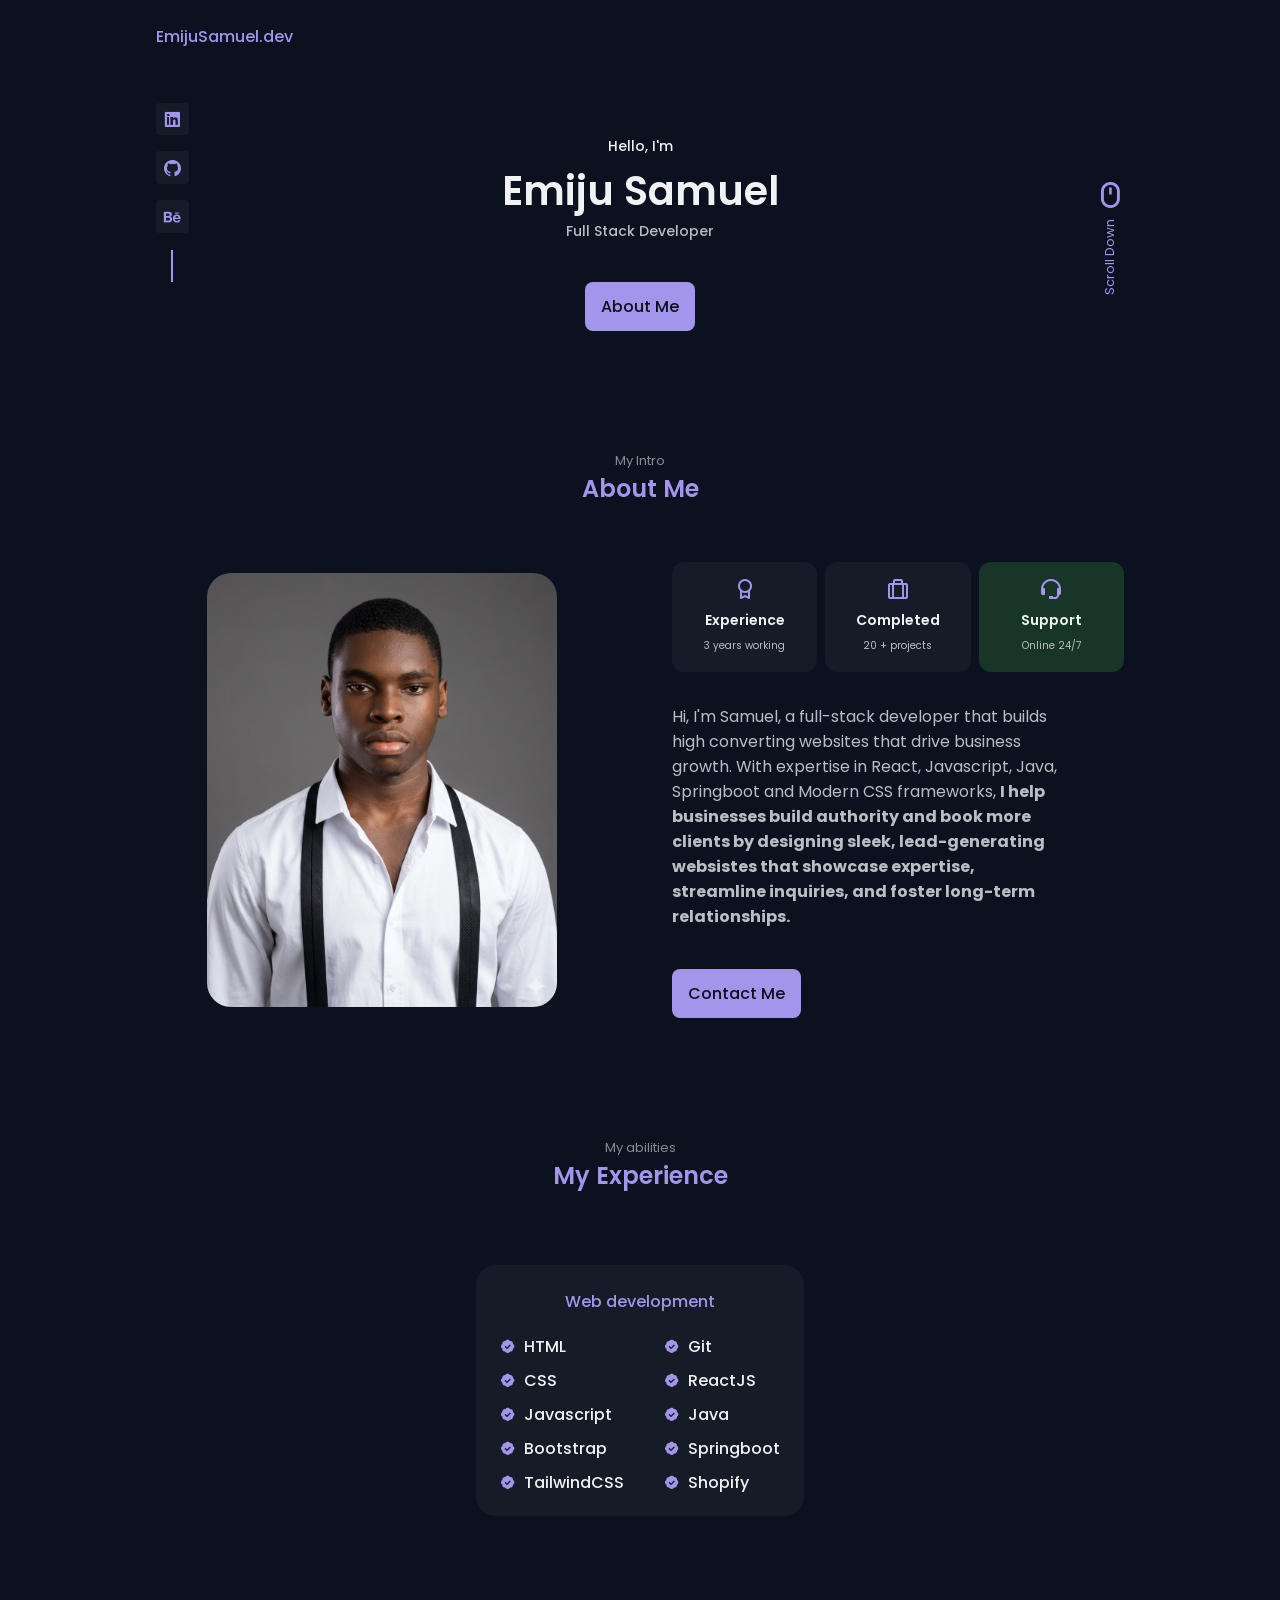
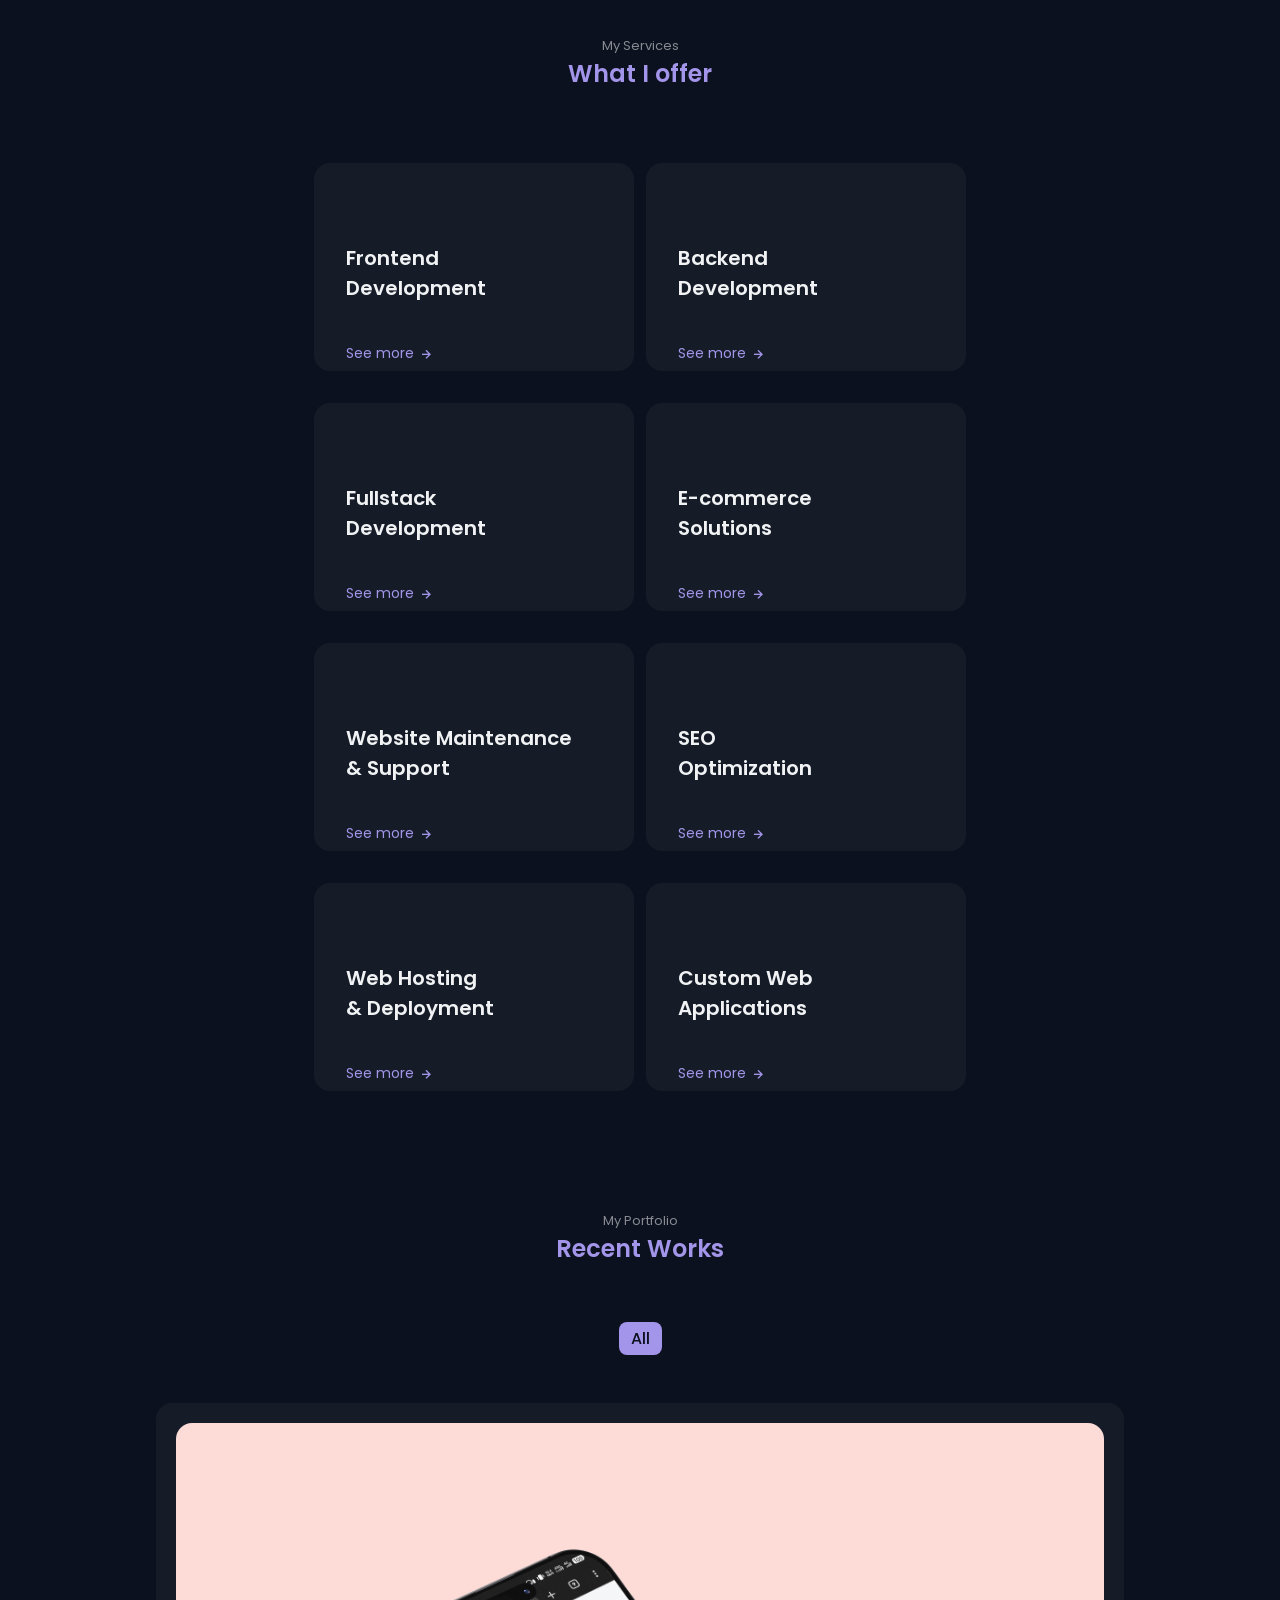
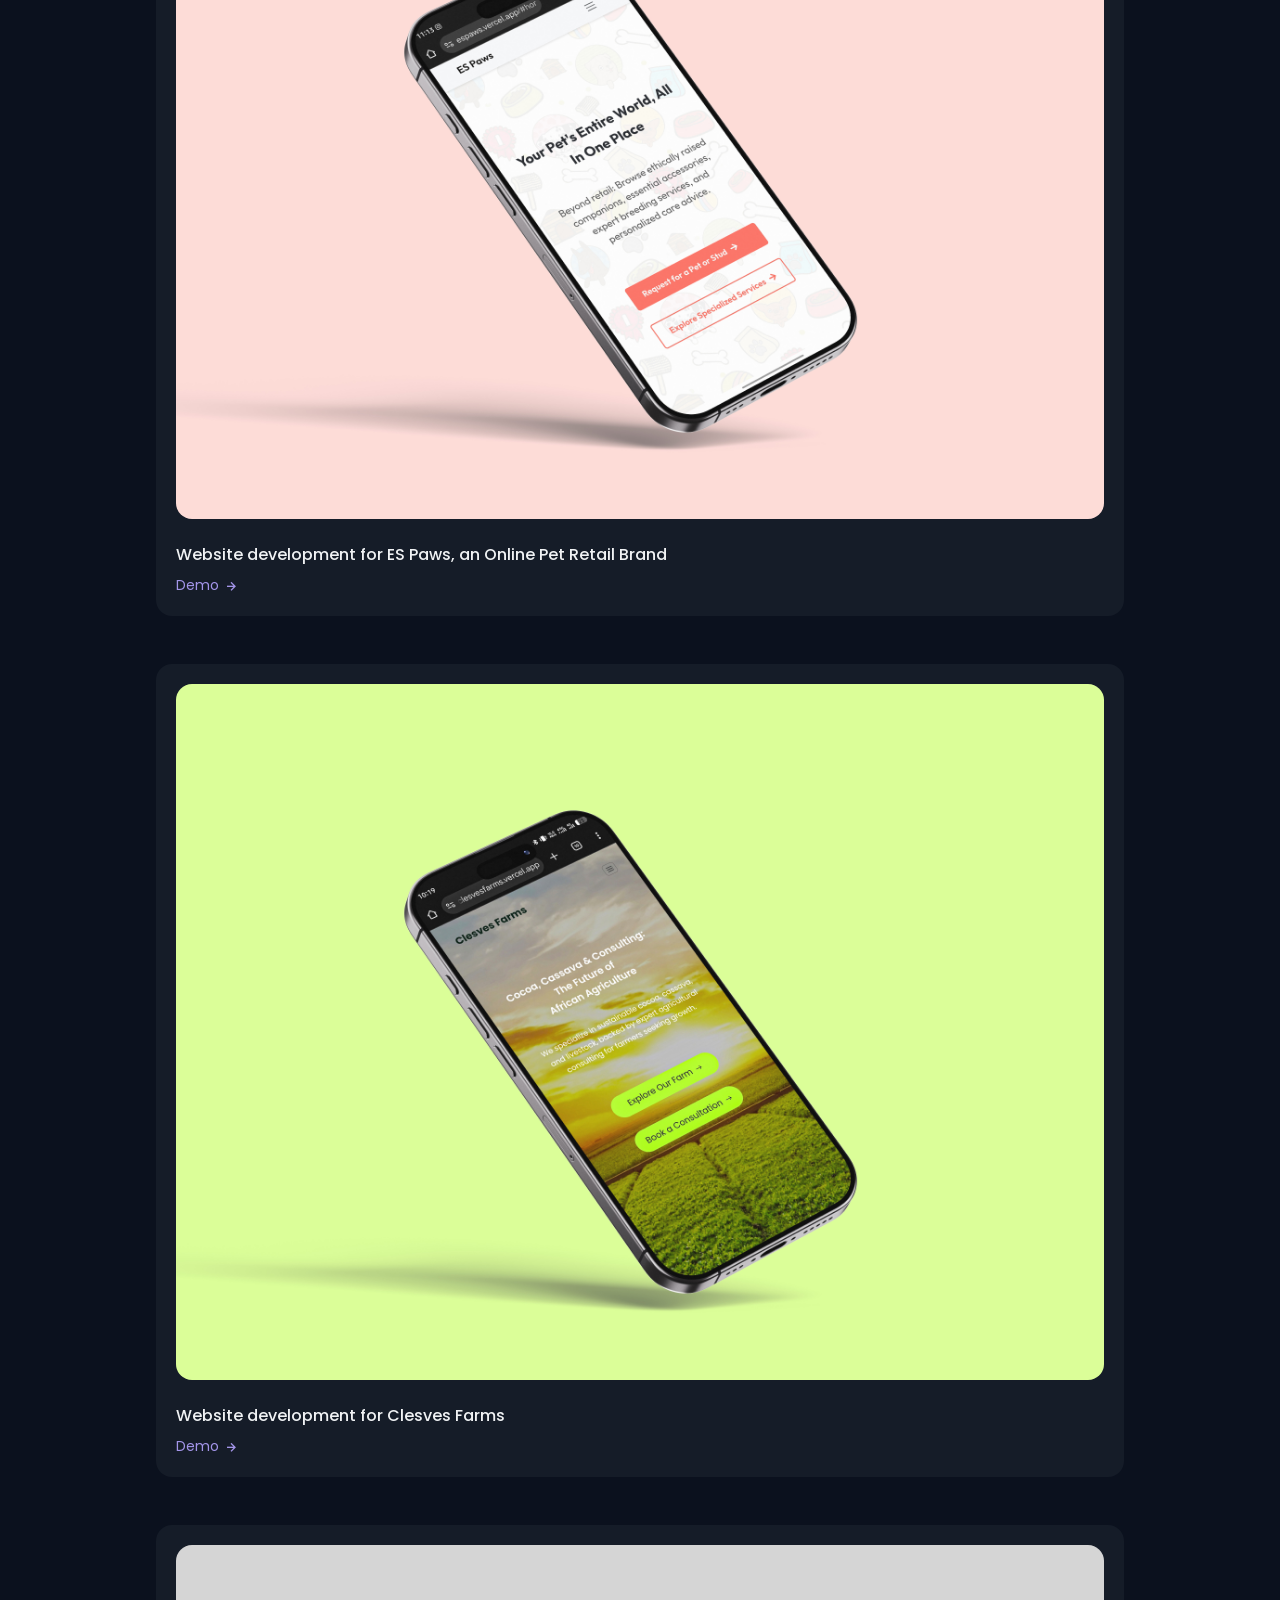
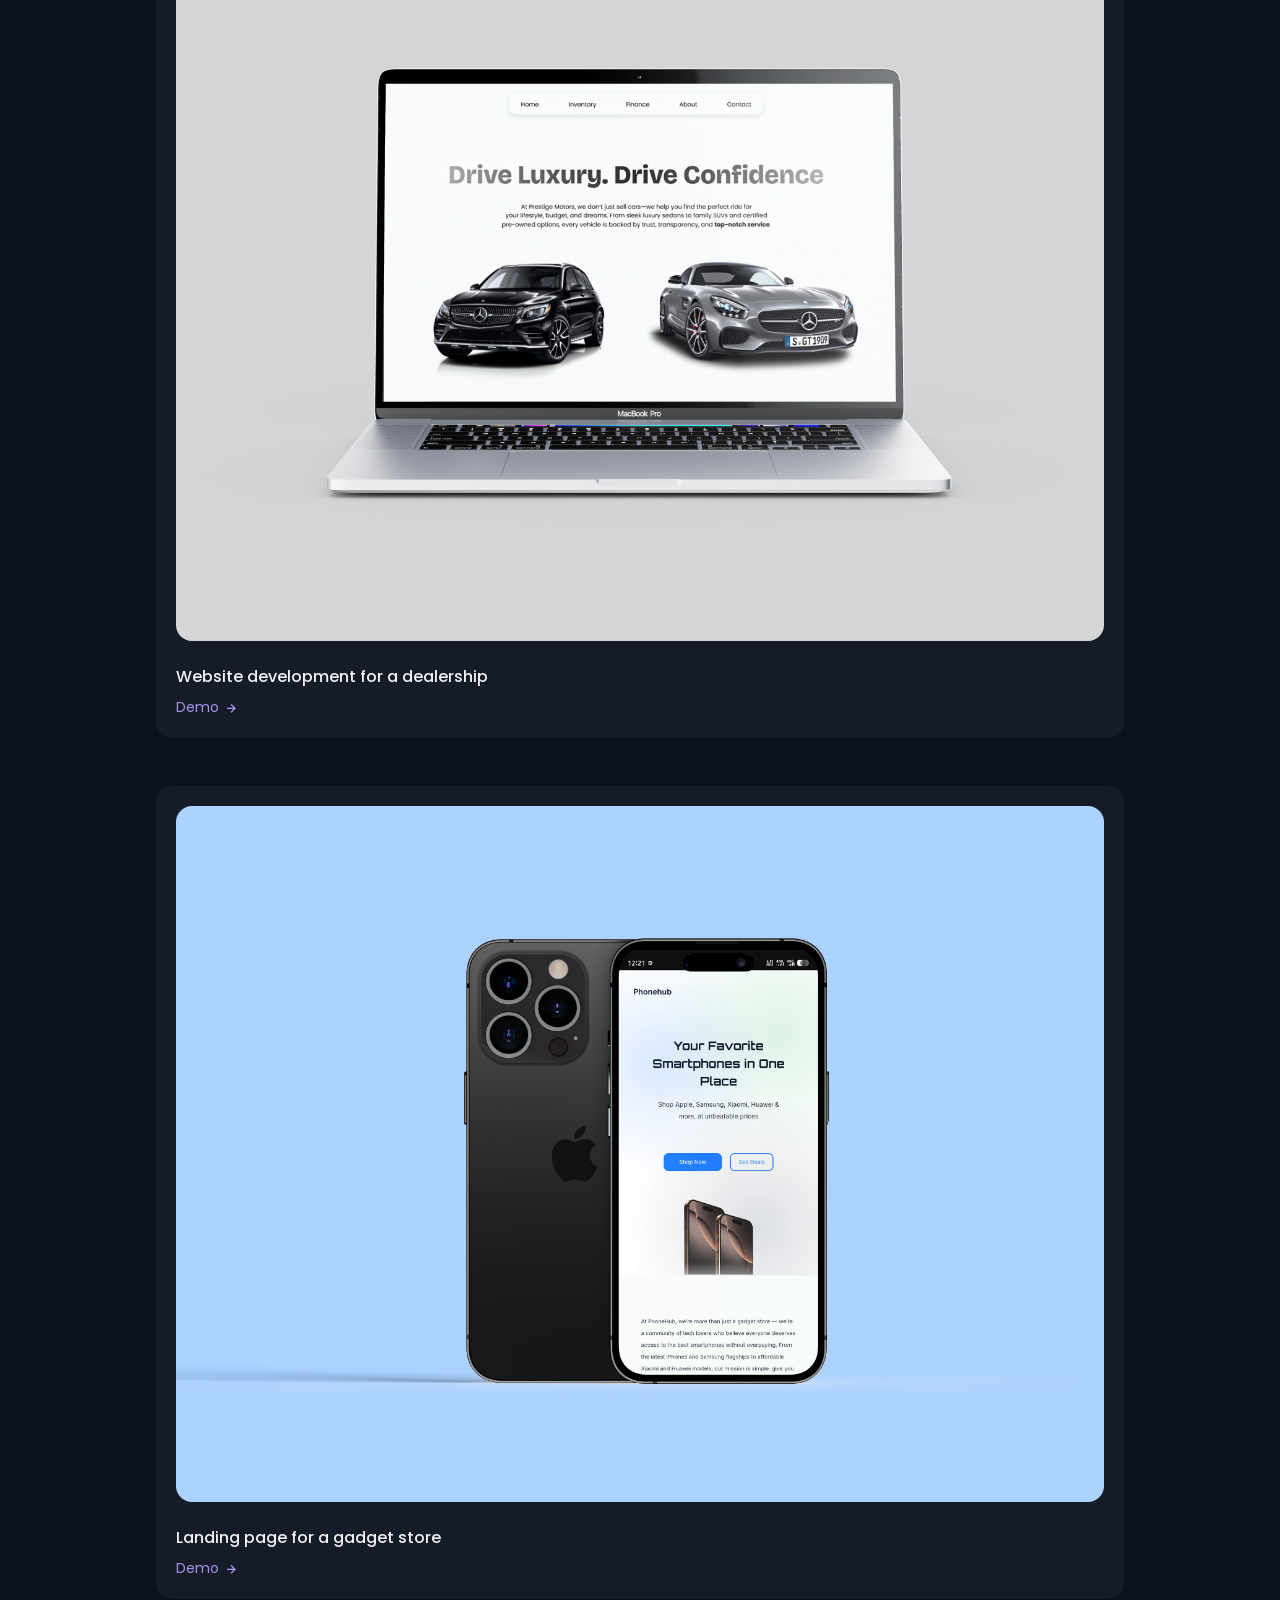
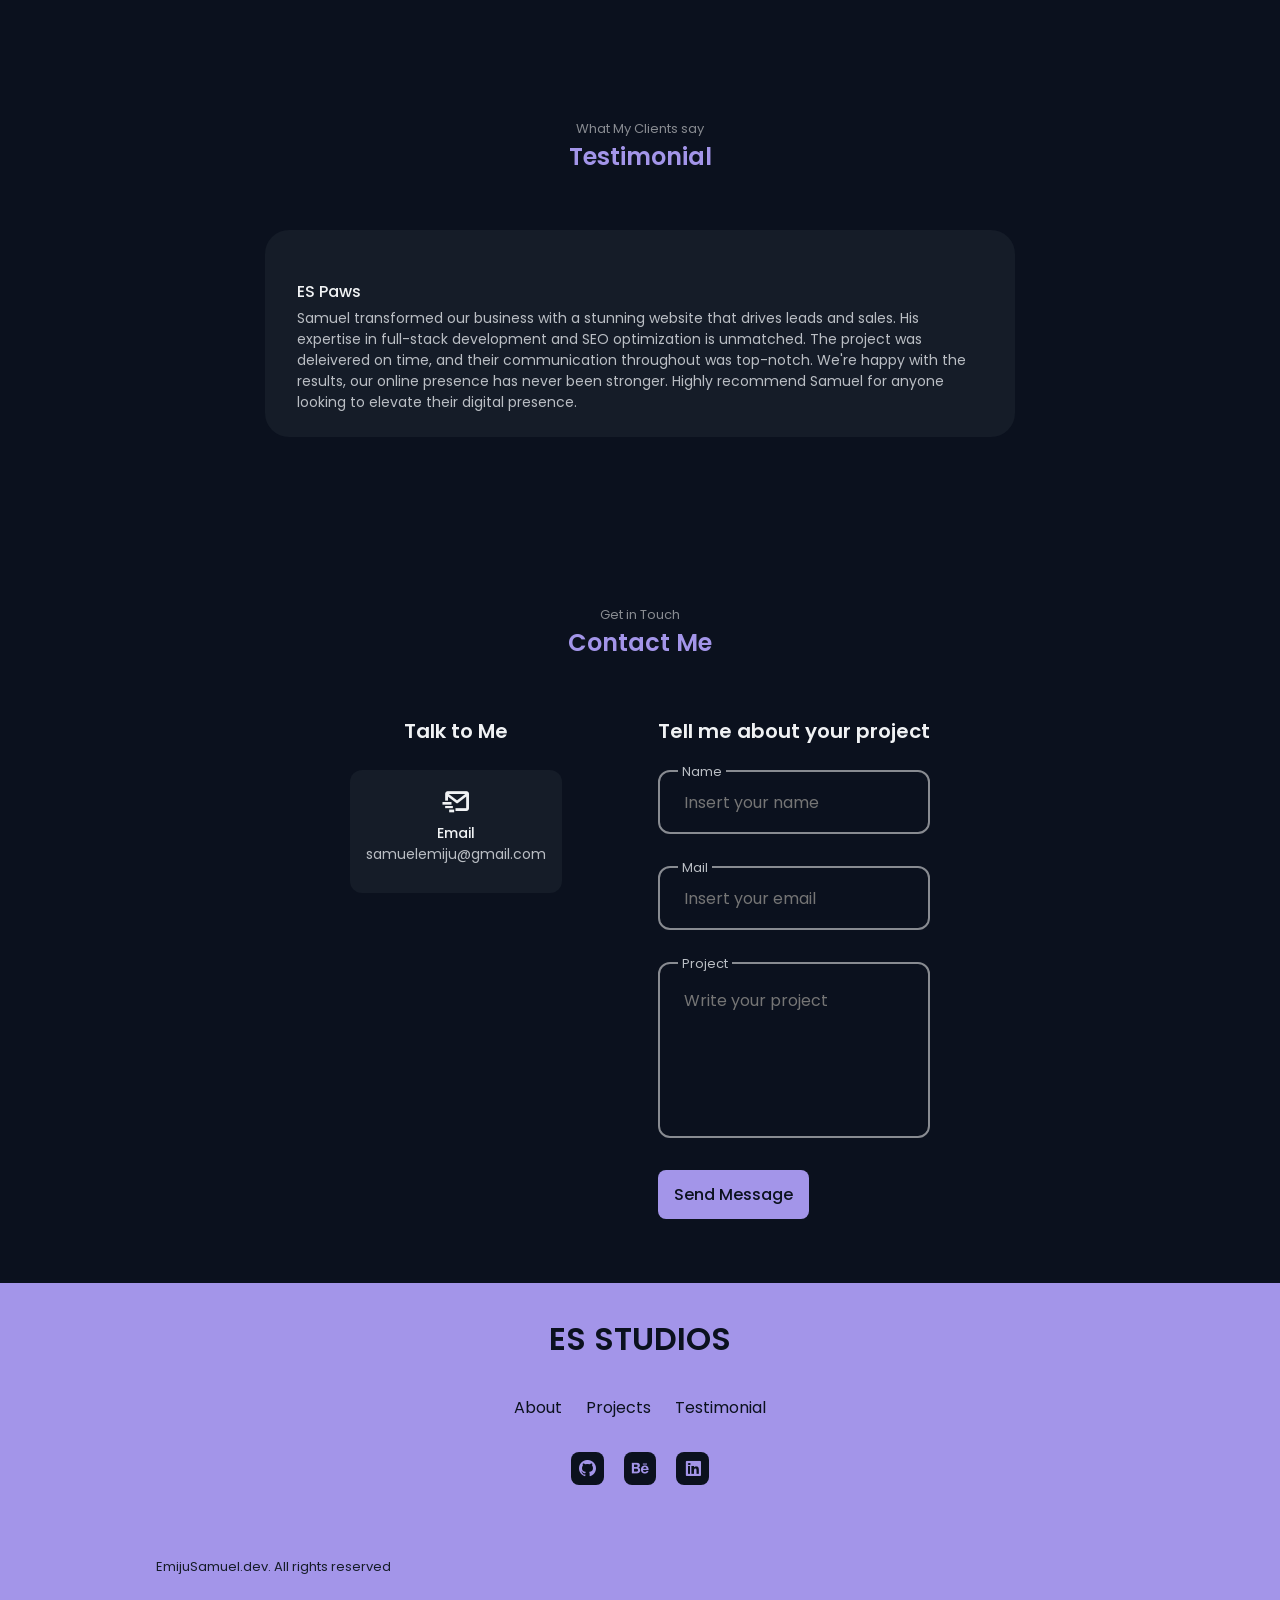
==== index.html @ 927efe45 "First commit in a new repo" ====
<!DOCTYPE html>
<html lang="en">
<head>
    <meta charset="UTF-8">
    <meta name="viewport" content="width=device-width, initial-scale=1.0">

    <link href="https://unpkg.com/boxicons@2.1.1/css/boxicons.min.css" rel="stylesheet">
    <link
  rel="stylesheet"
  href="https://cdn.jsdelivr.net/npm/swiper@11/swiper-bundle.min.css"
/>
    <link rel="stylesheet" href="./index.css">
    <link href="https://unpkg.com/aos@2.3.1/dist/aos.css" rel="stylesheet">
    <title>EmijuSamuel.dev</title>
</head>
<body>
    

    <header class="header" id="header">
        <nav class="nav container">
            <a href="#" class="nav__logo">EmijuSamuel.dev</a>

            <!-- <div class="nav__menu">
                <ul class="nav__list">
                    <li class="nav__item">
                        <a href="#home" class="nav__link active-link">
                            <i class="bx bx-home-alt"></i>
                        </a>
                    </li>

                    <li class="nav__item">
                        <a href="#about" class="nav__link">
                            <i class="bx bx-user"></i>
                        </a>
                    </li>

                    <li class="nav__item">
                        <a href="#skills" class="nav__link">
                            <i class="bx bx-book"></i>
                        </a>
                    </li>

                    <li class="nav__item">
                        <a href="#work" class="nav__link">
                            <i class="bx bx-briefcase-alt-2"></i>
                        </a>
                    </li>

                    <li class="nav__item">
                        <a href="#contact" class="nav__link">
                            <i class="bx bx-message-square-detail"></i>
                        </a>
                    </li>

                </ul>
            </div> -->

            <!-- Theme change -->

            <!-- <i class="bx bx-moon change-theme" id="theme-button"></i> -->
        </nav>
    </header>

    <main class="main">

        <section class="home section" id="home">
            <div class="home__container container grid">
                <div class="home__data"    data-aos="fade-up" data-aos-duration="1200" data-aos-offset="200">
                    <span class="home__greeting">Hello, I'm</span>
                    <h1 class="home__name">Emiju Samuel</h1>
                    <h3 class="home__education">Full Stack Developer</h3>

                    <div class="home__buttons">
                        <a href="#about" class="button"    data-aos="fade-up-left" data-aos-duration="1200" data-aos-offset="200">About Me</a>
                    </div>
                </div>

                <!-- <div class="home__handle"     data-aos="zoom-in" data-aos-duration="1200" data-aos-offset="200">
                    <img src="./images/1768198121908-removebg-preview.png" alt="" class="home__img">
                </div> -->

                <div class="home__social">
                    <a href="www.linkedin.com/in/emiju-samuel-dev-14030a287" target="_blank" class="home__social-link">
                        <i class="bx bxl-linkedin-square"></i>
                    </a>
                    <a href="https://github.com/Emiju-Samuel" target="_blank" class="home__social-link">
                        <i class='bx bxl-github'></i>
                    </a>
                    <a href="https://www.behance.net/emijusamuel" target="_blank" class="home__social-link">
                        <i class='bx bxl-behance'></i>
                    </a>

                </div>

                <a href="#work" class="home__scroll">
                    <i class="bx bx-mouse home__scroll-icon"></i>
                    <span class="home__scroll-name">Scroll Down</span>
                </a>
            </div>
        </section>


        <section class="about section" id="about">
            <span class="section__subtitle">My Intro</span>
            <h2 class="section__title">About Me</h2>

            <div class="about__container container grid">
              <img src="./images/1768198121908.jpg" alt="" class="about__img">
              <div class="about__data">
                <div class="about__info">
                    <div class="about__box"    data-aos="zoom-in-left" data-aos-duration="1200" data-aos-offset="200">
                        <i class="bx bx-award about__icon"></i>
                        <h3 class="about__title">Experience</h3>
                        <span class="about__subtitle">3 years working</span>
                    </div>

                    <div class="about__box"    data-aos="zoom-in-right" data-aos-duration="1200" data-aos-offset="200">
                        <i class="bx bx-briefcase-alt about__icon"></i>
                        <h3 class="about__title">Completed</h3>
                        <span class="about__subtitle">20 + projects</span>
                    </div>

                    <div class="about__box"  style="background-color: rgba(96, 247, 96, 0.162);"  data-aos="zoom-in-left" data-aos-duration="1200" data-aos-offset="200">
                        <i class="bx bx-support about__icon"></i>
                        <h3 class="about__title">Support</h3>
                        <span class="about__subtitle">Online 24/7</span>
                    </div>

                </div>
                <p class="about__description"    data-aos="fade-up" data-aos-duration="1200" data-aos-offset="200">
                    Hi, I'm Samuel, a full-stack developer that builds high converting websites that drive business
                    growth. With expertise in React, Javascript, Java, Springboot and Modern CSS frameworks, <b>I help businesses build authority
                    and book more clients by designing sleek, lead-generating websistes that showcase expertise, streamline inquiries,
                    and foster long-term relationships.</b>
                </p>

                <a href="#contact" class="button"    data-aos="fade-down" data-aos-duration="1200" data-aos-offset="100">Contact Me</a>
              </div> 
            </div>
        </section>


        <section class="skills section" id="skills">
            <span class="section__subtitle">My abilities</span>
            <h2 class="section__title">My Experience</h2>

            <div class="skills__container container grid">
                <div class="skills__content"    data-aos="fade-right" data-aos-duration="1200" data-aos-offset="200">
                    <h3 class="skills__title">Web development</h3>

                    <div class="skills__box">
                        <div class="skills__group">
                            <div class="skills__data">
                                <i class="bx bxs-badge-check"></i>
                                <div>
                                    <h3 class="skills__name">HTML</h3>
                                </div>
                            </div>

                            <div class="skills__data">
                                <i class="bx bxs-badge-check"></i>
                                <div>
                                    <h3 class="skills__name">CSS</h3>
                                </div>
                            </div>

                            <div class="skills__data">
                                <i class="bx bxs-badge-check"></i>
                                <div>
                                    <h3 class="skills__name">Javascript</h3>
                                </div>
                            </div>

                            <div class="skills__data">
                                <i class="bx bxs-badge-check"></i>
                                <div>
                                    <h3 class="skills__name">Bootstrap</h3>
                                </div>
                            </div>

                            <div class="skills__data">
                                <i class="bx bxs-badge-check"></i>
                                <div>
                                    <h3 class="skills__name">TailwindCSS</h3>
                                </div>
                            </div>
                        </div>


                        <div class="skills__group">

                            <div class="skills__data">
                                <i class="bx bxs-badge-check"></i>
                                <div>
                                    <h3 class="skills__name">Git</h3>
                                </div>
                            </div>

                            <div class="skills__data">
                                <i class="bx bxs-badge-check"></i>
                                <div>
                                    <h3 class="skills__name">ReactJS</h3>
                                </div>
                            </div>

                            <div class="skills__data">
                                <i class="bx bxs-badge-check"></i>
                                <div>
                                    <h3 class="skills__name">Java</h3>
                                </div>
                            </div>

                            <div class="skills__data">
                                <i class="bx bxs-badge-check"></i>
                                <div>
                                    <h3 class="skills__name">Springboot</h3>
                                </div>
                            </div>

                            <div class="skills__data">
                                <i class="bx bxs-badge-check"></i>
                                <div>
                                    <h3 class="skills__name">Shopify</h3>
                                </div>
                            </div>
                        </div>

                    </div>
                </div>

            </div>
        </section>

        <section class="services section">
            <span class="section__subtitle">My Services</span>
            <h2 class="section__title">What I offer</h2>
            <div class="servicesCards">
                <div class="services__card">
                    <h3 class="services__title">Frontend <br> Development</h3>

                    <span class="services__button">
                        See more <i class="bx bx-right-arrow-alt services__icon"></i>
                    </span>

                    <div class="services__modal">
                        <div class="services__modal-content">
                            <i class="bx bx-x services__modal-close"></i>
                                <h3 class="services__modal-title">Frontend Development</h3>
                                <p class="services__modal-description">
                                    Service with 3yrs experience.
                                    Providing quality work to clients and businesses.
                                </p>

                                <ul class="services__modal-list">
                                    

                                    <li class="services__modal-item">
                                        <i class="bx bx-check services__modal-icon"></i>
                                        <p class="services__modal-info">
                                            HTML/CSS, Javascript (ReactJS)
                                        </p>
                                    </li>

                                    <li class="services__modal-item">
                                        <i class="bx bx-check services__modal-icon"></i>
                                        <p class="services__modal-info">
                                            Responsive Design, UI/UX Principles
                                        </p>
                                    </li>
                                    <li class="services__modal-item">
                                        <i class="bx bx-check services__modal-icon"></i>
                                        <p class="services__modal-info">
                                            CSS Frameworks (Bootstrap, TailwindCSS)
                                        </p>
                                    </li>
                                    <li class="services__modal-item">
                                        <i class="bx bx-check services__modal-icon"></i>
                                        <p class="services__modal-info">
                                            Attention to Detail
                                        </p>
                                    </li>
                                    <li class="services__modal-item">
                                        <i class="bx bx-check services__modal-icon"></i>
                                        <p class="services__modal-info">
                                            Collaboration & Communication
                                        </p>
                                    </li>
                                    <li class="services__modal-item">
                                        <i class="bx bx-check services__modal-icon"></i>
                                        <p class="services__modal-info">
                                            Understanding user experience
                                        </p>
                                    </li>
                                </ul>
                        </div>
                    </div>
                </div>



                <div class="services__card">
                    <h3 class="services__title">Backend <br> Development</h3>

                    <span class="services__button">
                        See more <i class="bx bx-right-arrow-alt services__icon"></i>
                    </span>


                    <div class="services__modal">
                        <div class="services__modal-content">
                            <i class="bx bx-x services__modal-close"></i>
                                <h3 class="services__modal-title">Backend Development</h3>
                                <p class="services__modal-description">
                                    Service with almost 3years experience.
                                    Providing quality work to clients and businesses.
                                </p>

                                <ul class="services__modal-list">
            

                                    <li class="services__modal-item">
                                        <i class="bx bx-check services__modal-icon"></i>
                                        <p class="services__modal-info">
                                            Server-side logic implementation (Node.js, Express.js, Java, Springboot)
                                        </p>
                                    </li>

                                    <li class="services__modal-item">
                                        <i class="bx bx-check services__modal-icon"></i>
                                        <p class="services__modal-info">
                                            Database management (SQL, NoSQL)
                                        </p>
                                    </li>
                                    <li class="services__modal-item">
                                        <i class="bx bx-check services__modal-icon"></i>
                                        <p class="services__modal-info">
                                            API Design and Integration
                                        </p>
                                    </li>
                                    <li class="services__modal-item">
                                        <i class="bx bx-check services__modal-icon"></i>
                                        <p class="services__modal-info">
                                            Problem Solving and Debugging
                                        </p>
                                    </li>
                                    <li class="services__modal-item">
                                        <i class="bx bx-check services__modal-icon"></i>
                                        <p class="services__modal-info">
                                            Logical thinking and attention to detail
                                        </p>
                                    </li>
                                    <li class="services__modal-item">
                                        <i class="bx bx-check services__modal-icon"></i>
                                        <p class="services__modal-info">
                                            Security awareness and best practices
                                        </p>
                                    </li>
                                </ul>
                        </div>
                    </div>
                </div>

                <div class="services__card">
                    <h3 class="services__title">Fullstack <br> Development</h3>

                    <span class="services__button">
                        See more <i class="bx bx-right-arrow-alt services__icon"></i>
                    </span>

                    <div class="services__modal">
                        <div class="services__modal-content">
                            <i class="bx bx-x services__modal-close"></i>
                                <h3 class="services__modal-title">Full Stack Development</h3>
                                <p class="services__modal-description">
                                    Service with more than 3yrs experience.
                                    Providing quality work to clients and businesses.
                                </p>

                                <ul class="services__modal-list">
                                    

                                    <li class="services__modal-item">
                                        <i class="bx bx-check services__modal-icon"></i>
                                        <p class="services__modal-info">
                                            Frontend (HTML/CSS, JS frameworks)
                                        </p>
                                    </li>
                                    <li class="services__modal-item">
                                        <i class="bx bx-check services__modal-icon"></i>
                                        <p class="services__modal-info">
                                            Backend (server-side logic, databases)
                                        </p>
                                    </li>
                                    <li class="services__modal-item">
                                        <i class="bx bx-check services__modal-icon"></i>
                                        <p class="services__modal-info">
                                            API Design and Integration
                                        </p>
                                    </li>
                                    <li class="services__modal-item">
                                        <i class="bx bx-check services__modal-icon"></i>
                                        <p class="services__modal-info">
                                            Adaptability
                                        </p>
                                    </li>
                                    <li class="services__modal-item">
                                        <i class="bx bx-check services__modal-icon"></i>
                                        <p class="services__modal-info">
                                            Time Management
                                        </p>
                                    </li>
                                    <li class="services__modal-item">
                                        <i class="bx bx-check services__modal-icon"></i>
                                        <p class="services__modal-info">
                                            Full project lifecycle understanding
                                        </p>
                                    </li>

                                </ul>
                        </div>
                    </div>
                </div>


                <div class="services__card">
                    <h3 class="services__title">E-commerce <br> Solutions</h3>

                    <span class="services__button">
                        See more <i class="bx bx-right-arrow-alt services__icon"></i>
                    </span>

                    <div class="services__modal">
                        <div class="services__modal-content">
                            <i class="bx bx-x services__modal-close"></i>
                                <h3 class="services__modal-title">Building Shopify Stores</h3>
                                <p class="services__modal-description">
                                    Service with 1yr experience.
                                    Providing quality work to clients and businesses.
                                </p>

                                <ul class="services__modal-list">

                                    <li class="services__modal-item">
                                        <i class="bx bx-check services__modal-icon"></i>
                                        <p class="services__modal-info">
                                            Shopify theme dev
                                        </p>
                                    </li>

                                    <li class="services__modal-item">
                                        <i class="bx bx-check services__modal-icon"></i>
                                        <p class="services__modal-info">
                                            API Integration
                                        </p>
                                    </li>
                                    <li class="services__modal-item">
                                        <i class="bx bx-check services__modal-icon"></i>
                                        <p class="services__modal-info">
                                            SEO and Performance Optimization
                                        </p>
                                    </li>
                                    <li class="services__modal-item">
                                        <i class="bx bx-check services__modal-icon"></i>
                                        <p class="services__modal-info">
                                            Understanding E-Commerce business models
                                        </p>
                                    </li>
                                    <li class="services__modal-item">
                                        <i class="bx bx-check services__modal-icon"></i>
                                        <p class="services__modal-info">
                                            Attention to Conversion Optimization
                                        </p>
                                    </li>
                                    <li class="services__modal-item">
                                        <i class="bx bx-check services__modal-icon"></i>
                                        <p class="services__modal-info">
                                            Client Communication
                                        </p>
                                    </li>

                                </ul>
                        </div>
                    </div>
                </div>

                <div class="services__card">
                    <h3 class="services__title">Website Maintenance <br> & Support</h3>

                    <span class="services__button">
                        See more <i class="bx bx-right-arrow-alt services__icon"></i>
                    </span>

                    <div class="services__modal">
                        <div class="services__modal-content">
                            <i class="bx bx-x services__modal-close"></i>
                                <h3 class="services__modal-title">Website Maintenance and Support</h3>
                                <p class="services__modal-description">
                                    Service with more than 2yrs experience.
                                    Providing quality work to clients and businesses.
                                </p>

                                <ul class="services__modal-list">

                                    <li class="services__modal-item">
                                        <i class="bx bx-check services__modal-icon"></i>
                                        <p class="services__modal-info">
                                            HTML/CSS, Javascript basics
                                        </p>
                                    </li>

                                    <li class="services__modal-item">
                                        <i class="bx bx-check services__modal-icon"></i>
                                        <p class="services__modal-info">
                                            Backup and Security practices
                                        </p>
                                    </li>
                                    <li class="services__modal-item">
                                        <i class="bx bx-check services__modal-icon"></i>
                                        <p class="services__modal-info">
                                            Attention to Detail
                                        </p>
                                    </li>
                                    <li class="services__modal-item">
                                        <i class="bx bx-check services__modal-icon"></i>
                                        <p class="services__modal-info">
                                            Communication with Clients
                                        </p>
                                    </li>
                                    <li class="services__modal-item">
                                        <i class="bx bx-check services__modal-icon"></i>
                                        <p class="services__modal-info">
                                            Problem-Solving and troubleshooting
                                        </p>
                                    </li>

                                </ul>
                        </div>
                    </div>
                </div>

                <div class="services__card">
                    <h3 class="services__title">SEO <br> Optimization</h3>

                    <span class="services__button">
                        See more <i class="bx bx-right-arrow-alt services__icon"></i>
                    </span>

                    <div class="services__modal">
                        <div class="services__modal-content">
                            <i class="bx bx-x services__modal-close"></i>
                                <h3 class="services__modal-title">SEO Optimization</h3>
                                <p class="services__modal-description">
                                    Service with more than 2yrs experience.
                                    Providing quality work to clients and businesses.
                                </p>

                                <ul class="services__modal-list">

                                    <li class="services__modal-item">
                                        <i class="bx bx-check services__modal-icon"></i>
                                        <p class="services__modal-info">
                                            HTML structure and meta tags
                                        </p>
                                    </li>

                                    <li class="services__modal-item">
                                        <i class="bx bx-check services__modal-icon"></i>
                                        <p class="services__modal-info">
                                            Keyword research and content optimization
                                        </p>
                                    </li>
                                    <li class="services__modal-item">
                                        <i class="bx bx-check services__modal-icon"></i>
                                        <p class="services__modal-info">
                                            Analytics and performance tracking (Google Analytics)
                                        </p>
                                    </li>
                                    <li class="services__modal-item">
                                        <i class="bx bx-check services__modal-icon"></i>
                                        <p class="services__modal-info">
                                            Content Strategy understanding
                                        </p>
                                    </li>
                                    <li class="services__modal-item">
                                        <i class="bx bx-check services__modal-icon"></i>
                                        <p class="services__modal-info">
                                            Analytical Thinking
                                        </p>
                                    </li>
                                    <li class="services__modal-item">
                                        <i class="bx bx-check services__modal-icon"></i>
                                        <p class="services__modal-info">
                                            Staying updated with SEO trends
                                        </p>
                                    </li>

                                </ul>
                        </div>
                    </div>
                </div>

                <div class="services__card">
                    <h3 class="services__title">Web Hosting <br> & Deployment</h3>

                    <span class="services__button">
                        See more <i class="bx bx-right-arrow-alt services__icon"></i>
                    </span>

                    <div class="services__modal">
                        <div class="services__modal-content">
                            <i class="bx bx-x services__modal-close"></i>
                                <h3 class="services__modal-title">Web Hosting and Deployment</h3>
                                <p class="services__modal-description">
                                    Service with more than 2yrs experience.
                                    Providing quality work to clients and businesses.
                                </p>

                                <ul class="services__modal-list">

                                    <li class="services__modal-item">
                                        <i class="bx bx-check services__modal-icon"></i>
                                        <p class="services__modal-info">
                                            Domain management and DNS configuration
                                        </p>
                                    </li>

                                    <li class="services__modal-item">
                                        <i class="bx bx-check services__modal-icon"></i>
                                        <p class="services__modal-info">
                                            Deployment platforms (Netlify, Vercel, Heroku)
                                        </p>
                                    </li>
                                    <li class="services__modal-item">
                                        <i class="bx bx-check services__modal-icon"></i>
                                        <p class="services__modal-info">
                                            Security best practices
                                        </p>
                                    </li>
                                    <li class="services__modal-item">
                                        <i class="bx bx-check services__modal-icon"></i>
                                        <p class="services__modal-info">
                                            Troubleshooting skills
                                        </p>
                                    </li>
                                    <li class="services__modal-item">
                                        <i class="bx bx-check services__modal-icon"></i>
                                        <p class="services__modal-info">
                                            Time Management
                                        </p>
                                    </li>
                                    <li class="services__modal-item">
                                        <i class="bx bx-check services__modal-icon"></i>
                                        <p class="services__modal-info">
                                            Client Communication
                                        </p>
                                    </li>

                                </ul>
                        </div>
                    </div>
                </div>

                <div class="services__card">
                    <h3 class="services__title">Custom Web <br> Applications</h3>

                    <span class="services__button">
                        See more <i class="bx bx-right-arrow-alt services__icon"></i>
                    </span>

                    <div class="services__modal">
                        <div class="services__modal-content">
                            <i class="bx bx-x services__modal-close"></i>
                                <h3 class="services__modal-title">Custom Web Application Development</h3>
                                <p class="services__modal-description">
                                    Service with more than 2yrs experience.
                                    Providing quality work to clients and businesses.
                                </p>

                                <ul class="services__modal-list">

                                    <li class="services__modal-item">
                                        <i class="bx bx-check services__modal-icon"></i>
                                        <p class="services__modal-info">
                                            Programming Languages (Javascript, Java)
                                        </p>
                                    </li>

                                    <li class="services__modal-item">
                                        <i class="bx bx-check services__modal-icon"></i>
                                        <p class="services__modal-info">
                                            Frameworks and libraries (ReactJS, Node.js, Springboot)
                                        </p>
                                    </li>
                                    <li class="services__modal-item">
                                        <i class="bx bx-check services__modal-icon"></i>
                                        <p class="services__modal-info">
                                            Database design and integration
                                        </p>
                                    </li>
                                    <li class="services__modal-item">
                                        <i class="bx bx-check services__modal-icon"></i>
                                        <p class="services__modal-info">
                                            Problem solving and logical thinking
                                        </p>
                                    </li>
                                    <li class="services__modal-item">
                                        <i class="bx bx-check services__modal-icon"></i>
                                        <p class="services__modal-info">
                                            Collaboration and communication
                                        </p>
                                    </li>
                                    <li class="services__modal-item">
                                        <i class="bx bx-check services__modal-icon"></i>
                                        <p class="services__modal-info">
                                            Understanding client requirements
                                        </p>
                                    </li>

                                </ul>
                        </div>
                    </div>
                </div>
            </div>
        </section>




        

        <section class="work section" id="work">
            <span class="section__subtitle">My Portfolio</span>
            <h2 class="section__title">Recent Works</h2>

            <div class="work__filters">
                <span class="work__item active-work" data-filter="all">All</span>
                <!-- <span class="work__item" data-filter=".web">Web</span>
                <span class="work__item" data-filter=".movil">Brand design</span>
                <span class="work__item" data-filter=".design">Flyer design</span> -->
            </div>

            <div class="work__container container grid">

                <div class="work__card mix movil">
                    <img src="./images/espaws website mockup2.jpg" alt="" class="work__img">

                    <h3 class="work__title">Website development for ES Paws, an Online Pet Retail Brand</h3>

                    <a href="https://espaws.vercel.app/" class="work__button">
                        Demo <i class="bx bx-right-arrow-alt work__icon"></i>
                    </a>
                </div>

                <div class="work__card mix movil">
                    <img src="./images/websitemockup1.jpg" alt="" class="work__img">

                    <h3 class="work__title">Website development for Clesves Farms</h3>

                    <a href="https://clesvesfarms.vercel.app/" class="work__button">
                        Demo <i class="bx bx-right-arrow-alt work__icon"></i>
                    </a>
                </div>

                <div class="work__card mix movil">
                    <img src="./images/webs.jpg" alt="" class="work__img">

                    <h3 class="work__title">Website development for a dealership</h3>

                    <a href="https://clesvesfarms.vercel.app/" class="work__button">
                        Demo <i class="bx bx-right-arrow-alt work__icon"></i>
                    </a>
                </div>

                <div class="work__card mix movil">
                    <img src="./images/websitemockup10.jpg" alt="" class="work__img">

                    <h3 class="work__title">Landing page for a gadget store</h3>

                    <a href="https://clesvesfarms.vercel.app/" class="work__button">
                        Demo <i class="bx bx-right-arrow-alt work__icon"></i>
                    </a>
                </div>


            </div>
        </section>

        <section class="testimonial section"  id="testimonial"  data-aos="fade-up" data-aos-duration="1200" data-aos-offset="200">
            <span class="section__subtitle">What My Clients say</span>
            <h2 class="section__title">Testimonial</h2>

            <div class="testimonial__container container swiper">
                <div class="swiper-wrapper">

                    <div class="testimonial__card swiper-slide">
                        <img src="./images/swift AI solutions-16.jpg" alt="" class="testimonial__img">

                        <h3 class="testimonial__name">ES Paws</h3>
                        <p class="testimonial__description">
                            Samuel transformed our business with a stunning website that drives leads and sales. His expertise 
                            in full-stack development and SEO optimization is unmatched. The project was deleivered on time, and their
                            communication throughout was top-notch. We're happy with the results, our online presence has never been stronger.
                            Highly recommend Samuel for anyone looking to elevate their digital presence.
                        </p>
                    </div>

                </div>

                <div class="swiper-pagination"></div>
            </div>

        </section>

        <section class="contact section" id="contact">
            <span class="section__subtitle">Get in Touch</span>
            <h2 class="section__title">Contact Me</h2>

            <div class="contact__container container grid">
                <div class="contact__content"    data-aos="fade-right" data-aos-duration="1200" data-aos-offset="200">
                    <h3 class="contact__title">Talk to Me</h3>

                    <div class="contact__info">
                        <div class="contact__card"    data-aos="fade-right" data-aos-duration="1200" data-aos-offset="200">
                            <i class="bx bx-mail-send contact__card-icon"></i>
                            <h3 class="contact__card-title">Email</h3>
                            <span class="contact__card-data">samuelemiju@gmail.com</span>
                        </div>

                        <!-- <div class="contact__card"    data-aos="fade-left" data-aos-duration="1200" data-aos-offset="200">
                            <i class="bx bxl-whatsapp contact__card-icon"></i>
                            <h3 class="contact__card-title">Whatsapp</h3>
                            <span class="contact__card-data">09139978617</span>

                            <a href="https://api.whatsapp.com/send?phone=+2349139978617&text=Hello, more information!" target="_blank" class="contact__button">
                                Write me <i class="bx bx-right-arrow-alt contact__button-icon"></i>
                            </a>
                        </div> -->

                    </div>
                </div>

                <div class="contact__content"    data-aos="fade-left" data-aos-duration="1200" data-aos-offset="200">
                    <h3 class="contact__title">Tell me about your project</h3>

                    <form action="https://api.formdrop.co/f/eXOyztbW" method="POST" class="contact__form">
                        <div class="contact__form-div">
                            <label for="contact-name" class="contact__form-tag">Name</label>
                            <input id="contact-name" name="name" type="text" placeholder="Insert your name" required class="contact__form-input">
                        </div>

                        <div class="contact__form-div">
                            <label for="contact-email" class="contact__form-tag">Mail</label>
                            <input id="contact-email" name="email" type="email" placeholder="Insert your email" required class="contact__form-input">
                        </div>

                        <div class="contact__form-div contact__form-area">
                            <label for="contact-message" class="contact__form-tag">Project</label>
                            <textarea id="contact-message" name="message" cols="30" rows="10" placeholder="Write your project" required class="contact__form-input"></textarea>
                        </div>

                        <button class="button"  type="submit"  data-aos="fade-down" data-aos-duration="1200" data-aos-offset="200">Send Message</button>
                    </form>
                </div>
            </div>

        </section>


    </main>

    <footer class="footer"    data-aos="fade-up" data-aos-duration="1000" data-aos-offset="200">
        <div class="footer__container container">
            <h1 class="footer__title">ES STUDIOS</h1>

            <ul class="footer__list">
                <li>
                    <a href="#about" class="footer__link">About</a>
                </li>
                <li>
                    <a href="#work" class="footer__link">Projects</a>
                </li>
                <li>
                    <a href="#testimonial" class="footer__link">Testimonial</a>
                </li>
            </ul>

            <ul class="footer__social">
                <a href="https://github.com/Emiju-Samuel" target="_blank" class="footer__social-link">
                    <i class="bx bxl-github"></i>
                </a>
                <a href="https://www.behance.net/emijusamuel" target="_blank" class="footer__social-link">
                    <i class="bx bxl-behance"></i>
                </a>
                <a href="www.linkedin.com/in/emiju-samuel-dev-14030a287" target="_blank" class="footer__social-link">
                    <i class="bx bxl-linkedin-square"></i>
                </a>
            </ul>

            <span class="footer__copy">
                EmijuSamuel.dev. All rights reserved
            </span>
        </div>
    </footer>

    <script src="https://cdn.jsdelivr.net/npm/swiper@11/swiper-bundle.min.js"></script>

    <!-- scroll reveal -->

    <script src="./js/mixitup.min.js"></script>

    <script src="./js/portfolio.js"></script>

    <script src="https://unpkg.com/aos@2.3.1/dist/aos.js"></script>
    <script>
        AOS.init(
            {
                once:true
            }
        );
      </script>



</body>
</html>
---- index.css ----
/* font */

@import url('https://fonts.googleapis.com/css2?family=Poppins:wght@400;500;600&display=swap');

:root {
    --header-height: 3.5rem;
     --first-hue: 250;
    --sat: 66%;
    --lig: 75%;
    --second-hue: 219;

    --first-color: hsl(var(--first-hue), var(--sat), var(--lig));
    --first-color-alt: hsl(var(--first-hue), var(--sat), 71%);
    --title-color: hsl(var(--second-hue), 15%, 95%);
    --text-color: hsl(var(--second-hue), 8%, 75%);
    --text-color-light: hsl(var(--second-hue), 4%, 55%);
    --body-color: hsl(var(--second-hue), 48%, 8%);
    --container-color: hsl(var(--second-hue), 32%, 12%);


    --body-font: 'Poppins', sans-serif;
    --biggest-font-size: 1.75rem;
    --h1-font-size: 1.5rem;
    --h2-font-size: 1.25rem;
    --h3-font-size: 1rem;
    --normal-font-size: .938rem;
    --small-font-size: .813rem;
    --smaller-font-size: .75rem;
    --tiny-font-size: .625rem;

    --font-medium: 500;
    --font-semibold: 600;

    --z-tooltip: 10;
    --z-fixed:100;
    --z-modal: 1000;
}

    @media screen and (min-width: 968px){
        :root{

            --biggest-font-size: 2.5rem;
            --h1-font-size: 2.25rem;
            --h2-font-size: 1.5rem;
            --h3-font-size: 1.25rem;
            --normal-font-size: 1rem;
            --small-font-size: .875rem;
            --smaller-font-size: .813rem;
        }
    }


    *{
        box-sizing: border-box;
        padding: 0;
        margin: 0;
    }


    html{
        scroll-behavior: smooth;

    }


    body,
    button,
    input,
    textarea{
        font-family: var(--body-font);
        font-size: var(--normal-font-size);
    }

    body{
        background-color: var(--body-color);
        color: var(--text-color);
    }
    h1,h2,h3{
        color: var(--title-color);
        font-weight: var(--font-semibold);
    }

    ul{
        list-style: none;
    }

    a{
        text-decoration: none;
    }

    button{
        cursor: pointer;
        border: none;
        outline: none;
    }

    img{
        max-width: 100%;
        height: auto;
    }


    .change-theme{
        font-size: 1.25rem;
        cursor: pointer;
        transition: .3s;
    }

    .change-theme:hover{
        color: var(--first-color);
    }


    body.light-theme{
        --title-color: hsl(var(--second-hue), 15%, 15%);
        --text-color: hsl(var(--second-hue), 8%, 35%);
        --body-color: hsl(var(--second-hue), 100%, 99%);
        --container-color: #fff;
    }



    .container{
        max-width: 968px;
        margin-left: 1rem;
        margin-right: 1rem;
    }
    .grid{
        display: grid;
        gap: 1.25rem;
    }

    main{
        overflow: hidden;
    }

    .section{
        padding: 4.5rem 0 1rem;
    }

    .section__title,
    .section__subtitle{
        text-align: center;
    }

    .section__title{
        font-size: var(--h2-font-size);
        color: var(--first-color);
        margin-bottom: 2rem;
    }

    .section__subtitle{
        display: block;
        font-size: var(--smaller-font-size);
        color: var(--text-color-light);
    }


    .header{
        position: fixed;
        top: 0;
        left: 0;
        width: 100%;
        background-color: var(--body-color);
        z-index: var(--z-fixed);
    }

    .nav{
        height: var(--header-height);
        display: flex;
        justify-content: space-between;
        align-items: center;
    }


    .nav__logo{
        color: var(--first-color);
        font-weight: var(--font-medium);
        transition: .4s;
    }

    .nav__logo:hover{
        color: var(--first-color-alt);
    }


    .nav__menu{
        position: fixed;
        bottom: 1rem;
        background-color: hsla(var(--second-hue), 32%, 16%, .8);
        width: 90%;
        border-radius: 4rem;
        padding: 1rem 2.25rem;
        backdrop-filter: blur(10px);
    }

    .nav__list{
        display: flex;
        justify-content: space-between;
        align-items: center;
    }

    .nav__link{
        color: var(--text-color);
        font-size: 1.25rem;
        padding: .4rem;
        display: flex;
        border-radius: 5rem;
    }

    .active-link{
        background: linear-gradient(180deg, hsla(var(--first-hue), var(--sat), var(--lig), 1),
        hsla(var(--first-hue), var(--sat), var(--lig), 2));

        box-shadow: 0 0 16px hsla(var(--first-hue), var(--sat), var(--lig), .4);
    }


    .scroll-header{
        box-shadow: 0 4px 4px hsla(0, 0%, 4%, .3);
    }


    .home__container{
        position: relative;
        row-gap: 4.5rem;
        padding-top: 2rem;
    }

    .home__data{
        text-align: center;
    }
    .home__greeting,
    .home__education{
        font-size: var(--small-font-size);
        font-weight: var(--font-medium);
    }

    .home__greeting{
        display: block;
        color: var(--title-color);
        margin-bottom: .25rem;
    }

    .home__education{
        color: var(--text-color);
        margin-bottom: 2.5rem;
    }

    .home__name{
        font-size: var(--biggest-font-size);
    }

    .home__img{
        width: 160px;
    }
    .home__handle{
        justify-self: center;
        width:190px;
        height: 293px;
        /* background: linear-gradient(180deg, hsla(var(--first-hue), var(--sat), var(--lig), 1)
        hsla(var(--first-hue), var(--sat), var(--lig), .2)); */
        background: rgb(38, 38, 109);
        border-radius: 10rem 10rem 1rem 1rem;
        display: flex;
        align-items: flex-end;
        justify-content: center;
        overflow: hidden;
    }

    .home__buttons{
        display: flex;
        justify-content: center;
        align-items: center;
        gap: 1.5rem;
    }


    .home__social,
    .home__scroll{
        position: absolute;
    }

    .home__social{
        bottom: 5rem;
        left: 0;
        display: grid;
        row-gap: 1rem;
    }

    .home__social-link{
        width: max-content;
        background-color: var(--container-color);
        color: var(--first-color);
        padding: .25rem;
        border-radius: .25rem;
        display: flex;
        font-size: 1rem;
        transition: .4s;
    }

    .home__social-link :hover{
        color: #ffff;
        background-color: var(--first-color);
    }

    .home__social::after{
        content: '';
        width: 32px;
        height: 2px;
        background-color: var(--first-color);
        transform: rotate(90deg) translate(16px, 3px);
    }

    .home__scroll{
        color: var(--first-color);
        right: -1.5rem;
        bottom: 4rem;
        display: grid;
        row-gap: 2.25rem;
        justify-items: center;
    }

    .home__scroll-icon{
        font-size: 1.25rem;
    }

    .home__scroll-name{
        font-size: var(--smaller-font-size);
        transform: rotate(-90deg);
    }

    .button{
        display: inline-block;
        background-color: var(--first-color);
        color: var(--body-color);
        padding: .75rem 1rem;
        border-radius: .5rem;
        font-weight: var(--font-medium);
        transition: .4s;
    }

    .button:hover{
        background-color: var(--first-color-alt);
        color: var(--body-color);
    }

    .button--ghost{
        background-color: transparent;
        border: 2px solid var(--first-color);
        color: var(--first-color);
    }

    .about__container{
        row-gap: 2.5rem;
    }

    .about__img{
        width: 220px;
        border-radius: 1.5rem;
        justify-self: center;
    }

    .about__data{
        text-align: center;
    }

    .about__info{
        display: grid;
        grid-template-columns: repeat(3, 1fr);
        gap: .5rem;
        margin-bottom: 2rem;
    }

    .about__box{
        background-color: var(--container-color);
        border-radius: .75rem;
        padding: .75rem .5rem;
    }

    .about__icon{
        font-size: 1.5rem;
        color: var(--first-color);
        margin-bottom: .5rem;
    }

    .about__title{
        font-size: var(--small-font-size);
    }

    .about__subtitle{
        font-size: var(--tiny-font-size);
    }

    .about__description{
        margin-bottom: 2rem;
    }

    .skills__container{
        row-gap: 2rem;
        padding-top: 1rem;
    }

    .skills__content{
        background-color: var(--container-color);
        padding: 1.5rem;
        border-radius: 1.25rem;
    }

    .skills__title{
        font-size: var(--normal-font-size);
        font-weight: var(--font-medium);
        color: var(--first-color);
        text-align: center;
        margin-bottom: 1.5rem;
    }

    .skills__box{
        display: flex;
        justify-content: center;
        column-gap: 2.5rem;
    }

    .skills__group{
        display: grid;
        align-content: flex-start;
        row-gap: 1rem;
    }

    .skills__data{
        display: flex;
        column-gap: .5rem;
    }

    .skills .bxs-badge-check{
        font-size: 1rem;
        color: var(--first-color);
    }
    .skills__name{
        font-size: var(--normal-font-size);
        font-weight: var(--font-medium);
        line-height: 18px;
    }

    .skills__level{
        font-size: var(--tiny-font-size);
    }

    .services .servicesCards{
        display: grid;
        grid-template-columns: repeat(3, 300px);
        place-items: center;
        justify-content: center;
        gap: 5rem;
        padding-top: 1rem;
    }

    .services__card{
        background-color: var(--container-color);
        padding: 3rem 1.5rem 1.5rem;
        border-radius: 1rem;
        width: 20rem;
        height: 13rem;
    }

    .services__title{
        font-size: var(--h3-font-size);
        margin-bottom: 2.5rem;
    }

    .services__button{
        color: var(--first-color);
        font-size: var(--small-font-size);
        display: flex;
        align-items: center;
        column-gap: .25rem;
        cursor: pointer;
    }

    .services__button:hover .services__icon{
        transform: translateX(.25rem);
    }

    .services__icon{
        font-size: 1rem;
        transition-timing-function: .4s;
    }

    .services__modal{
        position: fixed;
        inset: 0;
        background-color: hsla(var(--second-hue) 28%, 16%, .7);
        padding: 2rem 1rem;
        display: grid;
        place-items: center;
        visibility: hidden;
        opacity: 0;
        transition: .4s;
        z-index: var(--z-modal);
    }

    .services__modal-content{
        position: relative;
        background-color: var(--body-color);
        padding: 4.5rem 1.5rem 2.5rem;
        border-radius: 1.5rem;
    }

    .services__modal-title,
    .services__modal-description{
        text-align: center;
    }

    .services__modal-title{
        font-size: var(--h3-font-size);
        color: var(--first-color);
        margin-bottom: 1rem;
    }
    .services__modal-description{
        font-size: var(--small-font-size);
        margin-bottom: 2rem;
    }

    .services__modal-list{
        display: grid;
        row-gap: .75rem;
    }
    .services__modal-item{
        display: flex;
        align-items: flex-start;
        column-gap: .5rem;
    }

    .services__modal-icon{
        font-size: 1.5rem;
        color: var(--first-color);
    }
    .services__modal-info{
        font-size: var(--small-font-size);
    }


    .services__modal-close{
        position: absolute;
        top: 1.5rem;
        right: 1.5rem;
        color: var(--first-color);
        cursor: pointer;
    }

    .active-modal{
        opacity: 1;
        visibility: visible;
    }

    .work__container{
        padding-top: 1rem;
    }

    .work__filters{
        display: flex;
        justify-content: center;
        align-items: center;
        column-gap: .75rem;
        margin-bottom: 2rem;
    }

    .work__item{
        cursor: pointer;
        color: var(--title-color);
        padding: .25rem .75rem;
        font-weight: var(--font-medium);
        border-radius: .5rem;
    }

    .work__card{
        background-color: var(--container-color);
        padding: 1rem;
        border-radius: 1rem;
    }

    .work__img{
        border-radius: 1rem;
        margin-bottom: .75rem;
    }

    .work__title{
        font-size: var(--normal-font-size);
        font-weight: var(--font-medium);
        margin-bottom: .25rem;
    }

    .work__button{
        width: max-content;
        color: var(--first-color);
        font-size: var(--small-font-size);
        display: flex;
        align-items: center;
        column-gap: .25rem;
    }

    .work__button:hover .work__icon{
        transform: translateX(.25rem);
    }
    .work__icon{
        font-size: 1rem;
        transition: .4s;
    }

    .active-work{
        background-color: var(--first-color);
        color: var(--body-color);
    }

    .testimonial__card{
    background-color: var(--container-color);
    padding: 1.25rem 1.5rem;
    border-radius: 1.5rem;
    margin-bottom: 3rem;
}

.testimonial__img{
    width: 60px;
    border-radius: 3rem;
    margin-bottom: 1rem;
}

.testimonial__name{
    font-size: var(--normal-font-size);
    font-weight: var(--font-medium);
    margin-bottom: .25rem;
}

.testimonial__description{
    font-size: var(--small-font-size);
}

.swiper-pagination-bullet{
    background-color: var(--first-color);
}

.swiper-pagination-bullet-active{
    background-color: var(--first-color);
}

.contact__container{
    row-gap: 3rem;
    padding-bottom: 3rem;
}

.contact__title{
    text-align: center;
    font-size: var(--h3-font-size);
    margin-bottom: 1.5rem;
}

.contact__info{
    display: grid;
    gap: 1rem;
}

.contact__card{
    background-color: var(--container-color);
    padding: 1rem;
    border-radius: .75rem;
    text-align: center;
}

.contact__card-icon{
    font-size: 2rem;
    color: var(--title-color);
    margin-bottom: .25rem;
}

.contact__card-title,
.contact__card-data{
    font-size: var(--small-font-size);
}

.contact__card-title{
    font-weight: var(--font-medium);
}


.contact__card-data{
    display: block;
    margin-bottom: .75rem;
}

.contact__button{
    color: var(--first-color);
    font-size: var(--small-font-size);
    display: flex;
    align-items: center;
    justify-content: center;
    column-gap: .25rem;
}

.contact__button:hover .contact__button-icon{
    transform: translateX(.25rem);
}

.contact__button-icon{
    font-size: 1rem;
    transition: .4s;
}

.contact__form-div{
    position: relative;
    margin-bottom: 2rem;
    height: 4rem;
}

.contact__form-input{
    position: absolute;
    top: 0;
    left: 0;
    height: 100%;
    width: 100%;
    border: 2px solid var(--text-color-light);
    background: none;
    color: var(--text-color);
    outline: none;
    padding: 1.5rem;
    border-radius: .75rem;
    z-index: 1;
}

.contact__form-tag{
    position: absolute;
    top: -.75rem;
    left: 1.25rem;
    font-size: var(--smaller-font-size);
    padding: .25rem;
    background-color: var(--body-color);
    z-index: 10;
}

.contact__form-area{
    height: 11rem;
}

.contact__form-area textarea{
    resize: none;
}

.footer{
    background-color: var(--first-color);
}

.footer__container{
    padding: 2rem 0 6rem;
}

.footer__title,
.footer__link{
    color: var(--body-color);
}

.footer__title{
    text-align: center;
    margin-bottom: 2rem;
}

.footer__list{
    display: flex;
    justify-content: center;
    column-gap: 1.5rem;
    margin-bottom: 2rem;
}

.footer__social{
    display: flex;
    justify-content: center;
    column-gap: 1.25rem;
}

.footer__social-link{
    background-color: var(--body-color);
    color: var(--first-color);
    padding: .25rem;
    border-radius: .25rem;
    font-size: 1rem;
    display: inline-flex;
}

.footer__copy{
    display: block;
    margin-top: 4.5rem;
    color: var(--container-color);
    align-items: center;
    font-size: var(--smaller-font-size);
}

::-webkit-scrollbar{
    width: .6rem;
    border-radius: .5rem;
    background-color: hsla(var(--second-hue), 8%, 38%);
}

::-webkit-slider-thumb{
    background-color:hsla(var(--second-hue), 8%, 26%);
    border-radius: .5rem;
}

::-webkit-scrollbar-thumb:hover{
    background-color: hsla(var(--second-hue), 8%, 28%);
}

/* For small devices */

@media screen and (max-width: 320px){
    .nav__menu{
        padding: 1rem 1.5rem;
    }

    .home__buttons{
        flex-direction: column;
    }

    .home__handle{
        width: 150px;
        height: 253px;
    }

    .home__img{
        width: 130px;
    }

    .about__img{
        width: 130px;
        justify-self: center;
    }

    .about__info{
        display: flex;
        flex-direction: column;
    }

    .about__description{
        font-size: var(--small-font-size)
    }

    .about__description{
        padding: 0 1rem;
    }

    .skills__box{
        column-gap: 1rem;
    }

    .skills__name{
        font-size: var(--small-font-size);
    }

    .services .services__container{
        grid-template-columns: 145px;
        justify-content: center;
    }

    .services .servicesCards{
        display: grid;
        grid-template-columns: repeat(1, 300px);
        place-items: center;
        justify-content: center;
        gap: 2rem;
        padding-top: 1rem;
    }

    .services__card{
        background-color: var(--container-color);
        padding: 3rem 1.5rem 1.5rem;
        border-radius: 1rem;
        width: 15rem;
        height: 12rem;
    }

    .services .services__modal-content{
        width: auto;
    }

    .work__item{
        font-size: var(--small-font-size);
    }

    .work__filters{
        column-gap: .25rem;
    }

    .contact__container .contact__info{
        grid-template-columns: 200px;
        justify-self: center;
    }

    .contact__content .contact__form{
        width: auto;
    }
}






@media screen and (max-width: 375px){
    .about__container .about__info{
        grid-template-columns: 300px;
    }

    .about__description{
        padding: 0 1rem;
    }

    .contact__content .contact__form{
        width: auto;
    }
}



@media screen and (max-width: 425px){
    .about__container .about__info{
        grid-template-columns: 300px;
    }

    .services .services__modal-content{
        width: auto;
    }

    .about__description{
        padding: 0 1rem;
    }

    .skills__content{
        background-color: var(--container-color);
        padding: 1.5rem;
        border-radius: 1.25rem;
    }

    .services .servicesCards{
        display: grid;
        grid-template-columns: repeat(1, 300px);
        place-items: center;
        justify-content: center;
        gap: 2rem;
        padding-top: 1rem;
    }
}







@media screen and (max-width: 576px){
    .nav__menu{
        width: 328px;
        left: 0;
        right: 0;
        margin: 0 auto;
    }

    .about__info{
        grid-template-columns: repeat(1, 250px);
        justify-content: center;
    }

    .about__description{
        padding: 0 1rem;
    }

    .skills__container{
        justify-content: center;
    }

    .skills__content{
        padding: 2rem 4rem;
    }

    .services__container{
        grid-template-columns: repeat(2, 160px);
        justify-content: center;
    }

    .services .services__modal-content{
        width: auto;
    }

    .services__modal-description{
        padding: 0 3.5rem;
    }

    .services .servicesCards{
        display: grid;
        grid-template-columns: repeat(1, 300px);
        place-items: center;
        justify-content: center;
        gap: 1.5rem;
        padding-top: 1rem;
    }

    .work__container{
        justify-content: center;
    }

    .work__img{
        width: 295px;
    }

    .contact__info{
        grid-template-columns: 300px;
        justify-content: center;
    }

    .contact__form{
        width: 360px;
        margin: 0 auto;
    }
}










@media screen and (min-width: 768px){
    .work__container{
        grid-template-columns: repeat(2, max-content);
    }

    .contact__container{
        grid-template-columns: repeat(2, max-content);
        justify-content: center;
        column-gap: 3rem;
    }

    .services .servicesCards{
        display: grid;
        grid-template-columns: repeat(2, 300px);
        place-items: center;
        justify-content: center;
        gap: 2rem;
        padding-top: 1rem;
    }

    .work__container{
        display: flex;
        flex-direction: column;
    }
}


/* for large screen */

@media screen and (min-width: 992px){
    .container{
        margin-left: auto;
        margin-right: auto;
    }

    .section{
        padding: 6.5rem 0 1rem;
    }

    .section__title{
        margin-bottom: 3.5rem;
    }

    .nav{
        height:calc(var(--header-height) + 1rem);
    }
    
    .home__handle{
        width: 290px;
        height: 400px;
    }

    .home__img{
        width: 220px;
    }

    .home__social-link{
        padding: .4rem;
        font-size: 1.25rem;
    }

    .home__social::after{
        transform: rotate(90deg) translate(16px, 0);
    }

    .home__scroll-icon{
        font-size: 2rem;
    }

    .about__container{
        grid-template-columns: repeat(2, 1fr);
        align-items: center;
        column-gap: 4rem;
    }

    .about__img{
        width: 350px;
    }

    .about__data{
        text-align: initial;
    }

    .about__info{
        justify-content: initial;
    }

    .about__box{
        text-align: center;
        padding: 1rem 1.25rem;
    }

    .about__description{
        padding: 0 4rem 0 0;
        margin-bottom: 2.5rem;
    }

    .skills__container{
        grid-template-columns: repeat(2, 350px);
        column-gap: 3rem;
    }

    .services__container{
        grid-template-columns: repeat(3, 192px);
        column-gap: 3rem;
    }

    .services .servicesCards{
        display: grid;
        grid-template-columns: repeat(2, 300px);
        place-items: center;
        justify-content: center;
        gap: 2rem;
        padding-top: 1rem;
    }

    .services__card{
        padding: 5rem 2rem 1.5rem;
    }

    .work__container{
        gap: 3rem;
    }

    .work__card{
        padding: 1.25rem;
    }

    .work__img{
        margin-bottom: 1rem;
    }

    .work__title{
        margin-bottom: .5rem;
    }

    .testimonial__container{
        width: 750px;
    }

    .testimonial__card{
        padding: 1.5rem 2rem;
    }

    .contact__container{
        column-gap: 6rem;
    }

    .footer__social-link{
        font-size: 1.25rem;
        padding: .4rem;
        border-radius: .5rem;
    }
}




@media screen and (min-width: 1024px){
    .skills__container{
        /* grid-template-columns: repeat(2, 450px);
        column-gap: 3rem; */

        display: flex;
        justify-content: center;
    }

    .services .services__container{
        display: flex;
        justify-content: center;
    }

    .nav__menu{
        position: fixed;
        bottom: 1rem;
        background-color: hsla(var(--second-hue), 32%, 16%, .8);
        width: 95%;
        border-radius: 4rem;
        padding: 1rem 2.25rem;
        backdrop-filter: blur(10px);
    }
}

@media screen and (min-width: 1440px){
    .nav__menu{
        position: fixed;
        bottom: 1rem;
        background-color: hsla(var(--second-hue), 32%, 16%, .8);
        width: 70%;
        border-radius: 4rem;
        padding: 1rem 2.25rem;
        backdrop-filter: blur(10px);
    }
}




@media screen and (min-width: 1280px){

    .nav .nav__menu{
        position: fixed;
        bottom: 1rem;
        background-color: hsla(var(--second-hue), 32%, 16%, .8);
        width: 80%;
        border-radius: 4rem;
        padding: 1rem 2.25rem;
        backdrop-filter: blur(10px);
    }
}

.header .nav .nav__menu{
    position: fixed;
    bottom: 1rem;
    background-color: hsla(var(--second-hue), 32%, 16%, .8);
    width: auto;
    border-radius: 4rem;
    padding: 1rem 2.25rem;
    backdrop-filter: blur(10px);
    justify-self: center;
}
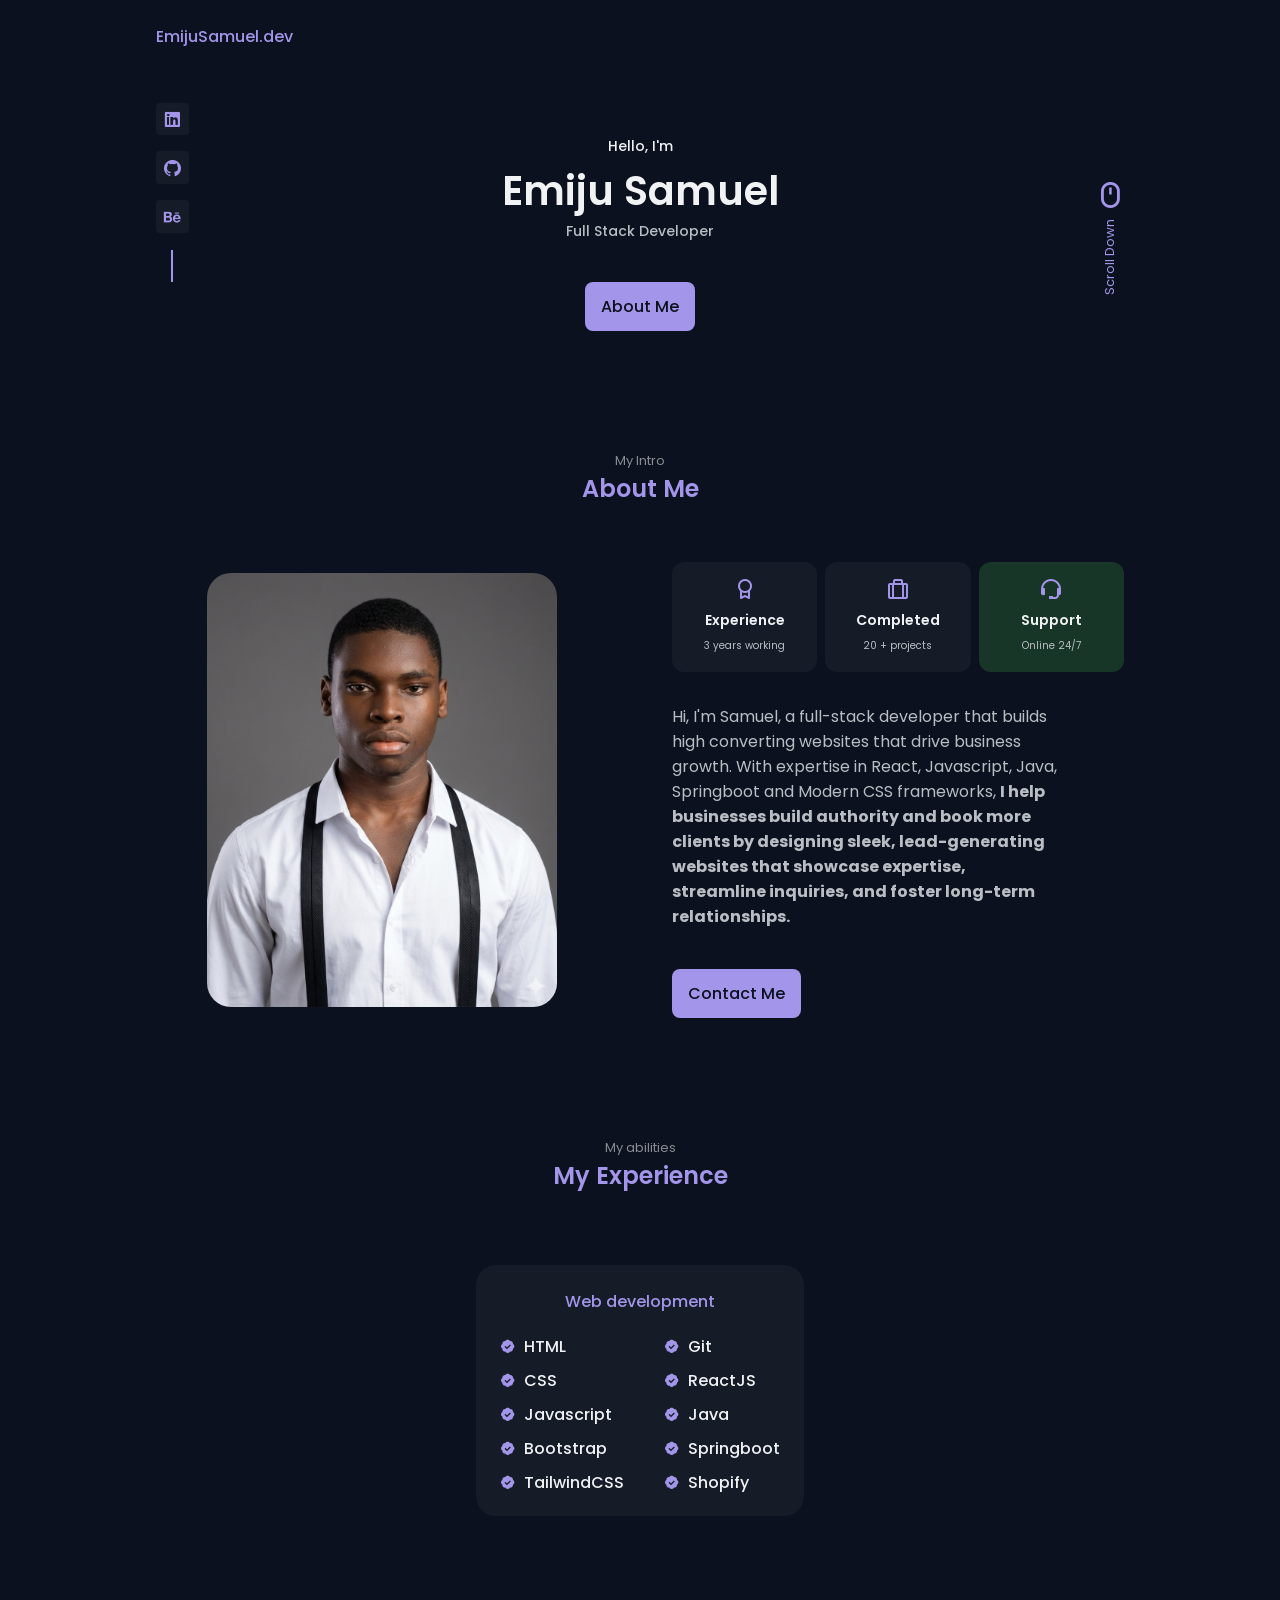
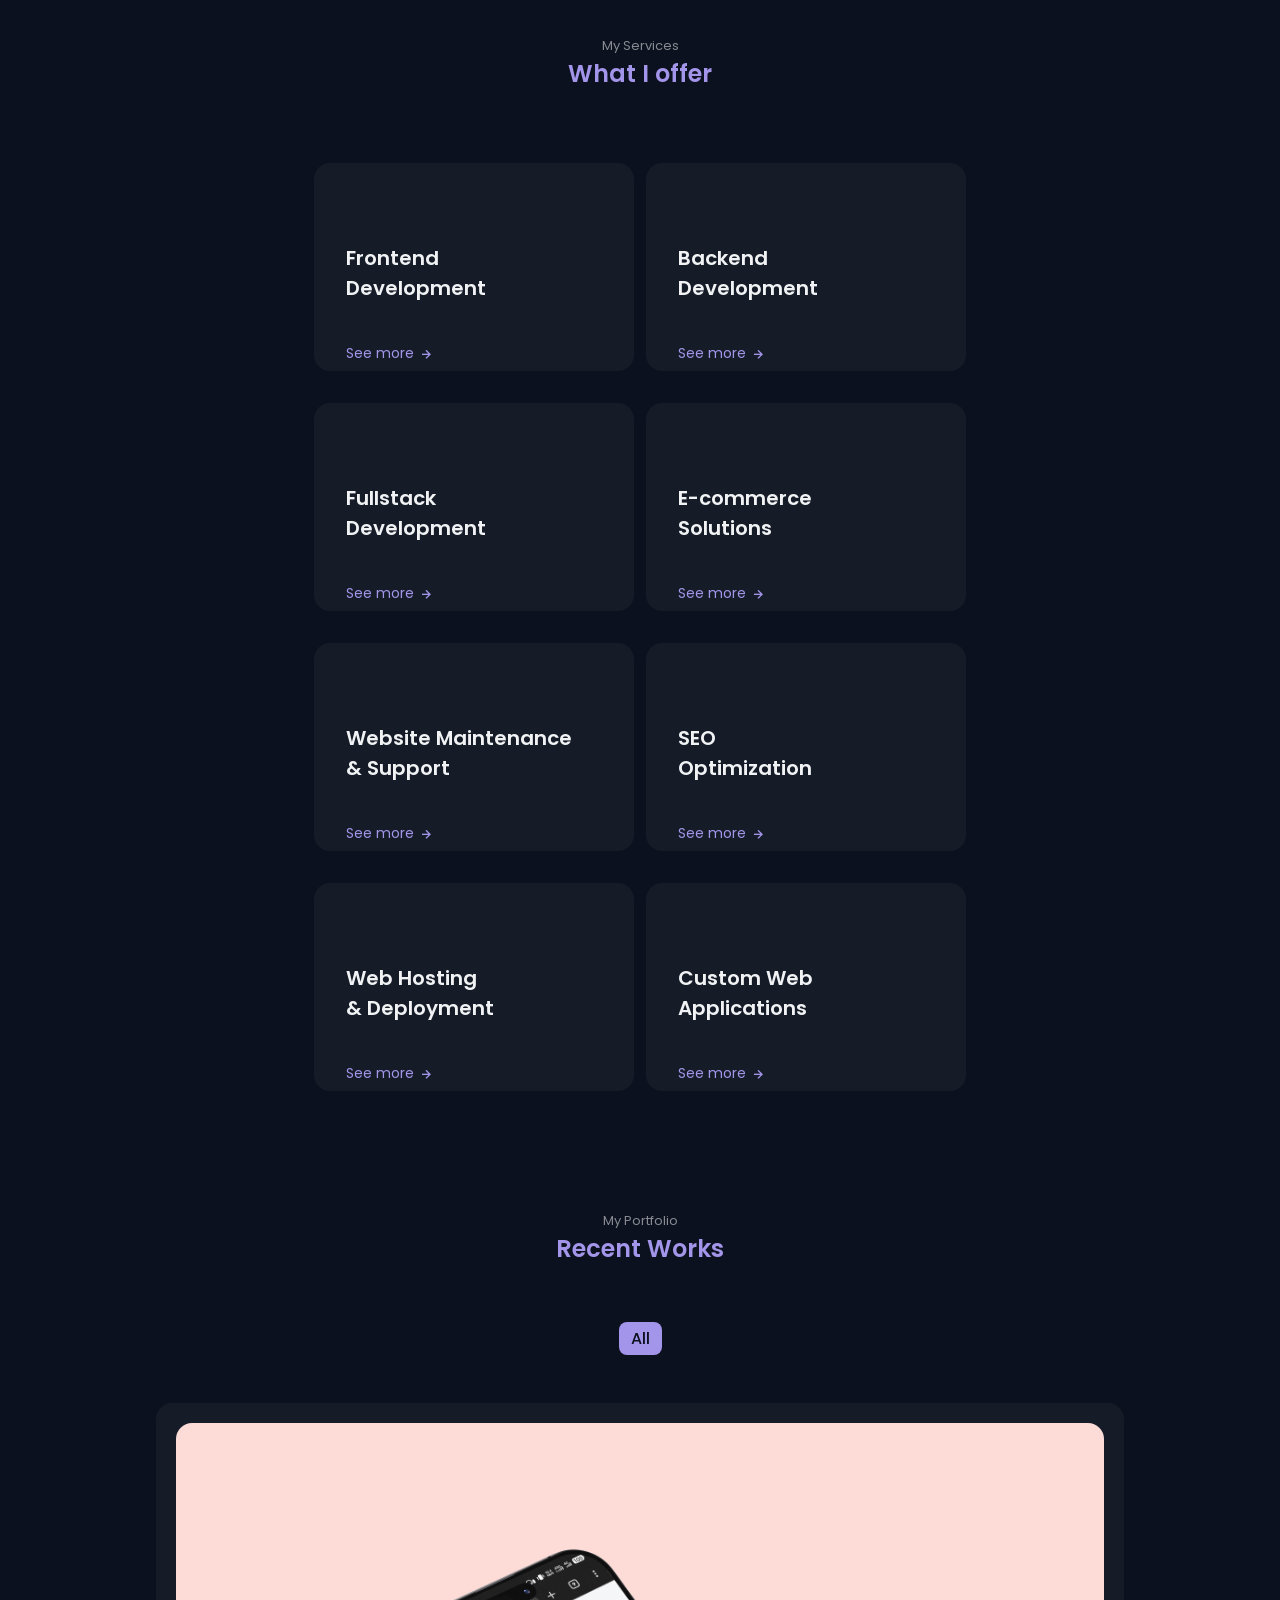
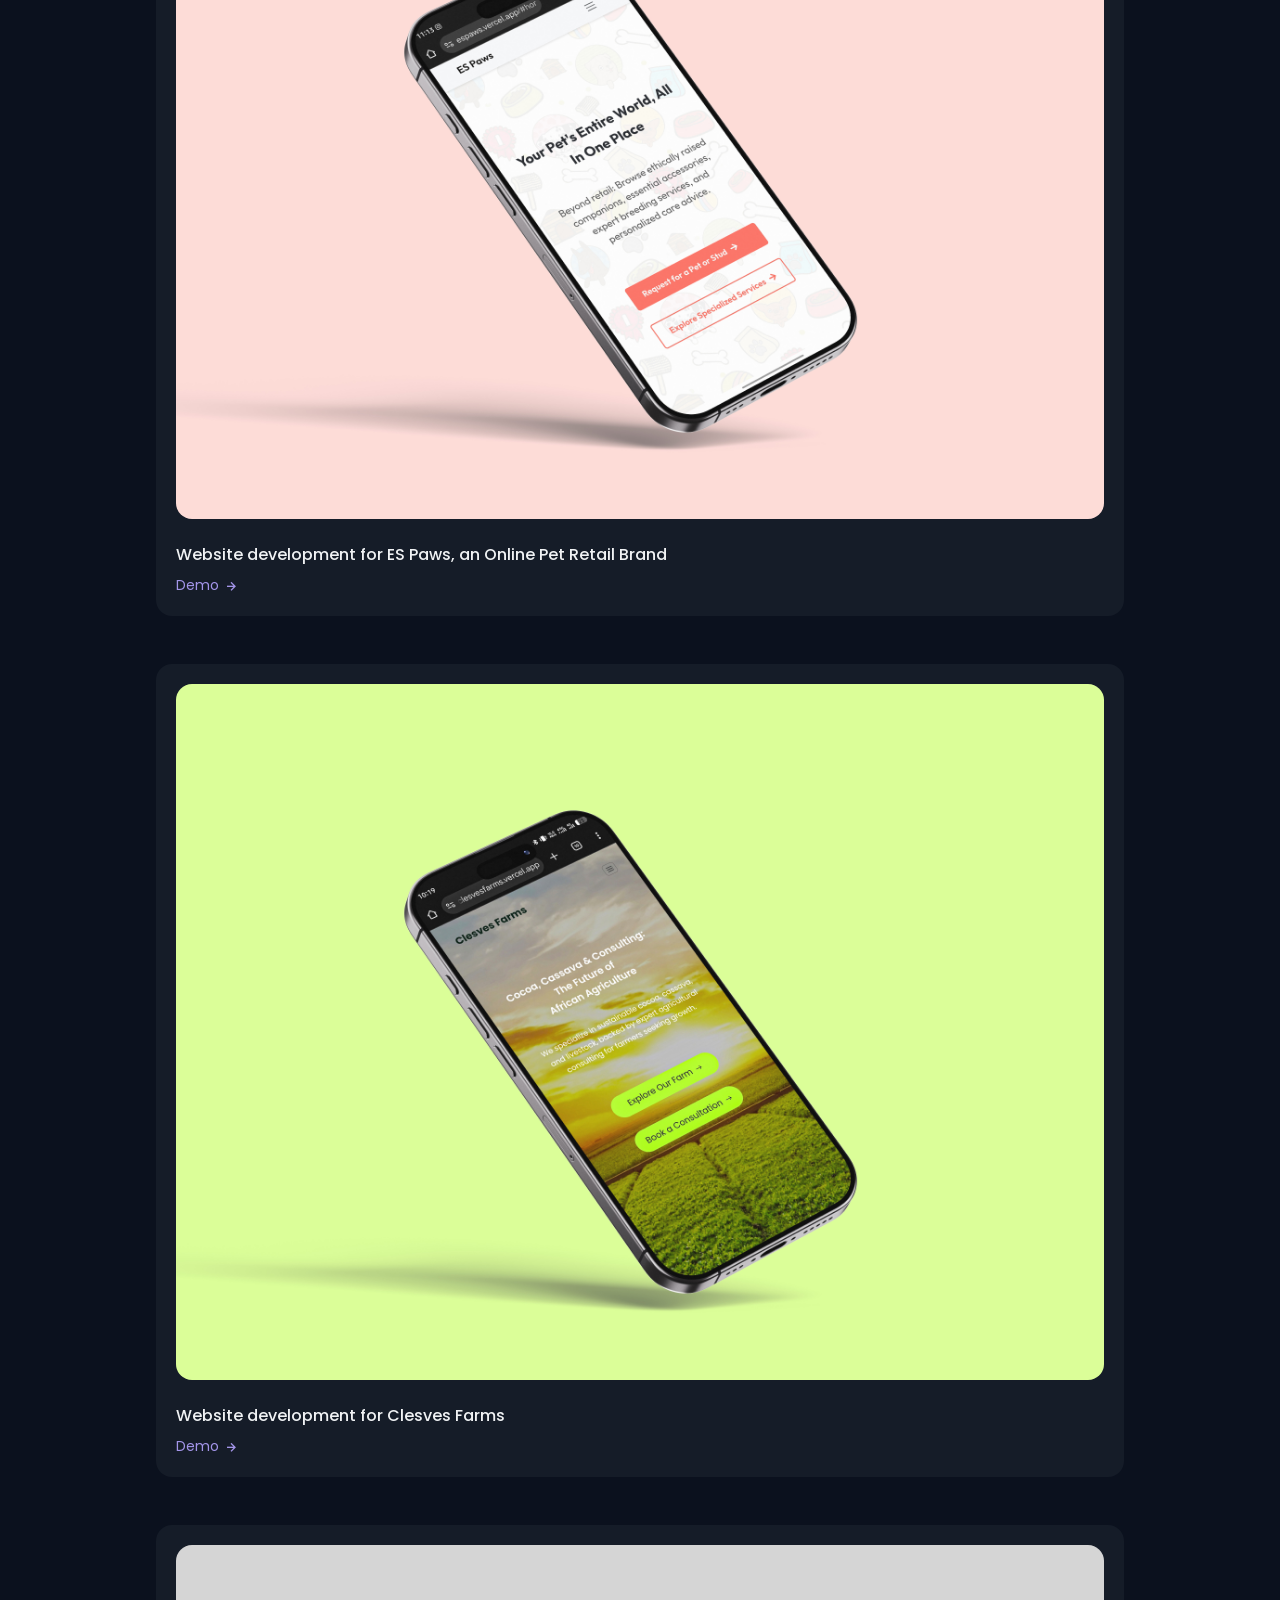
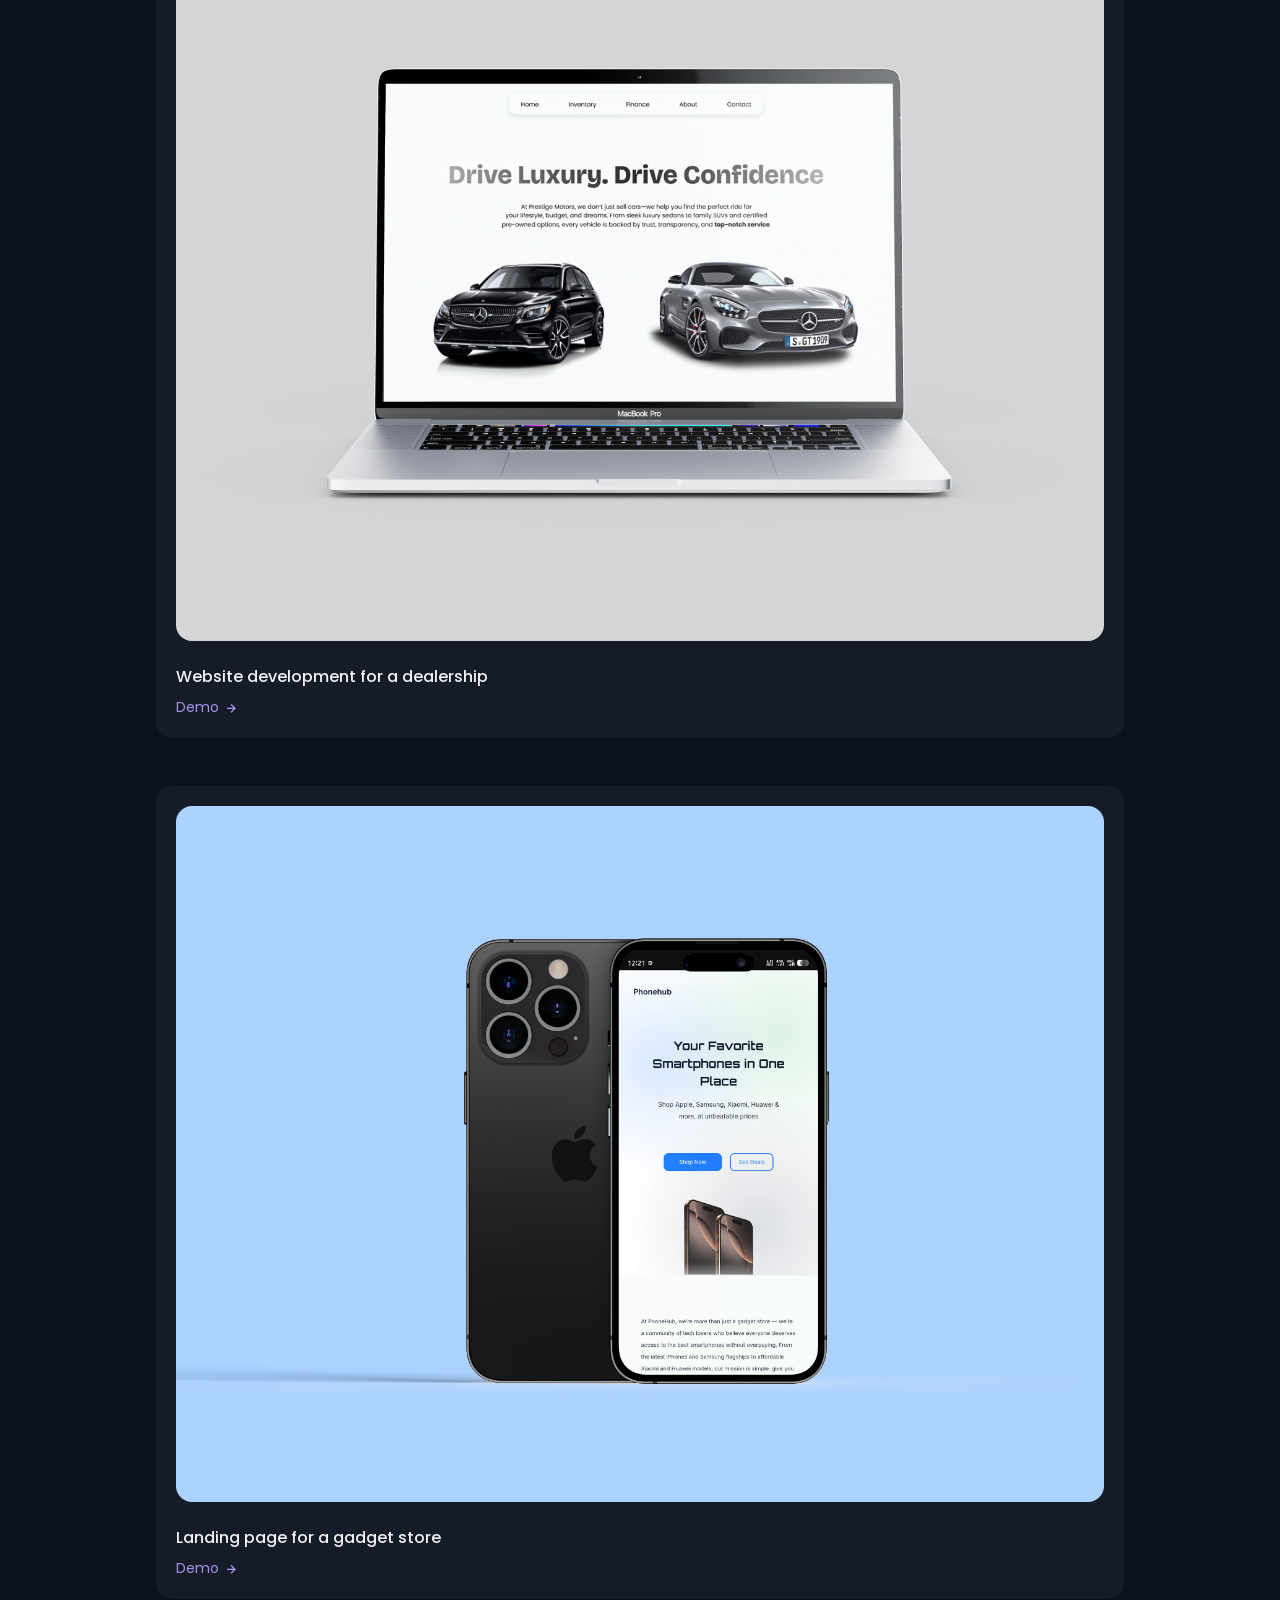
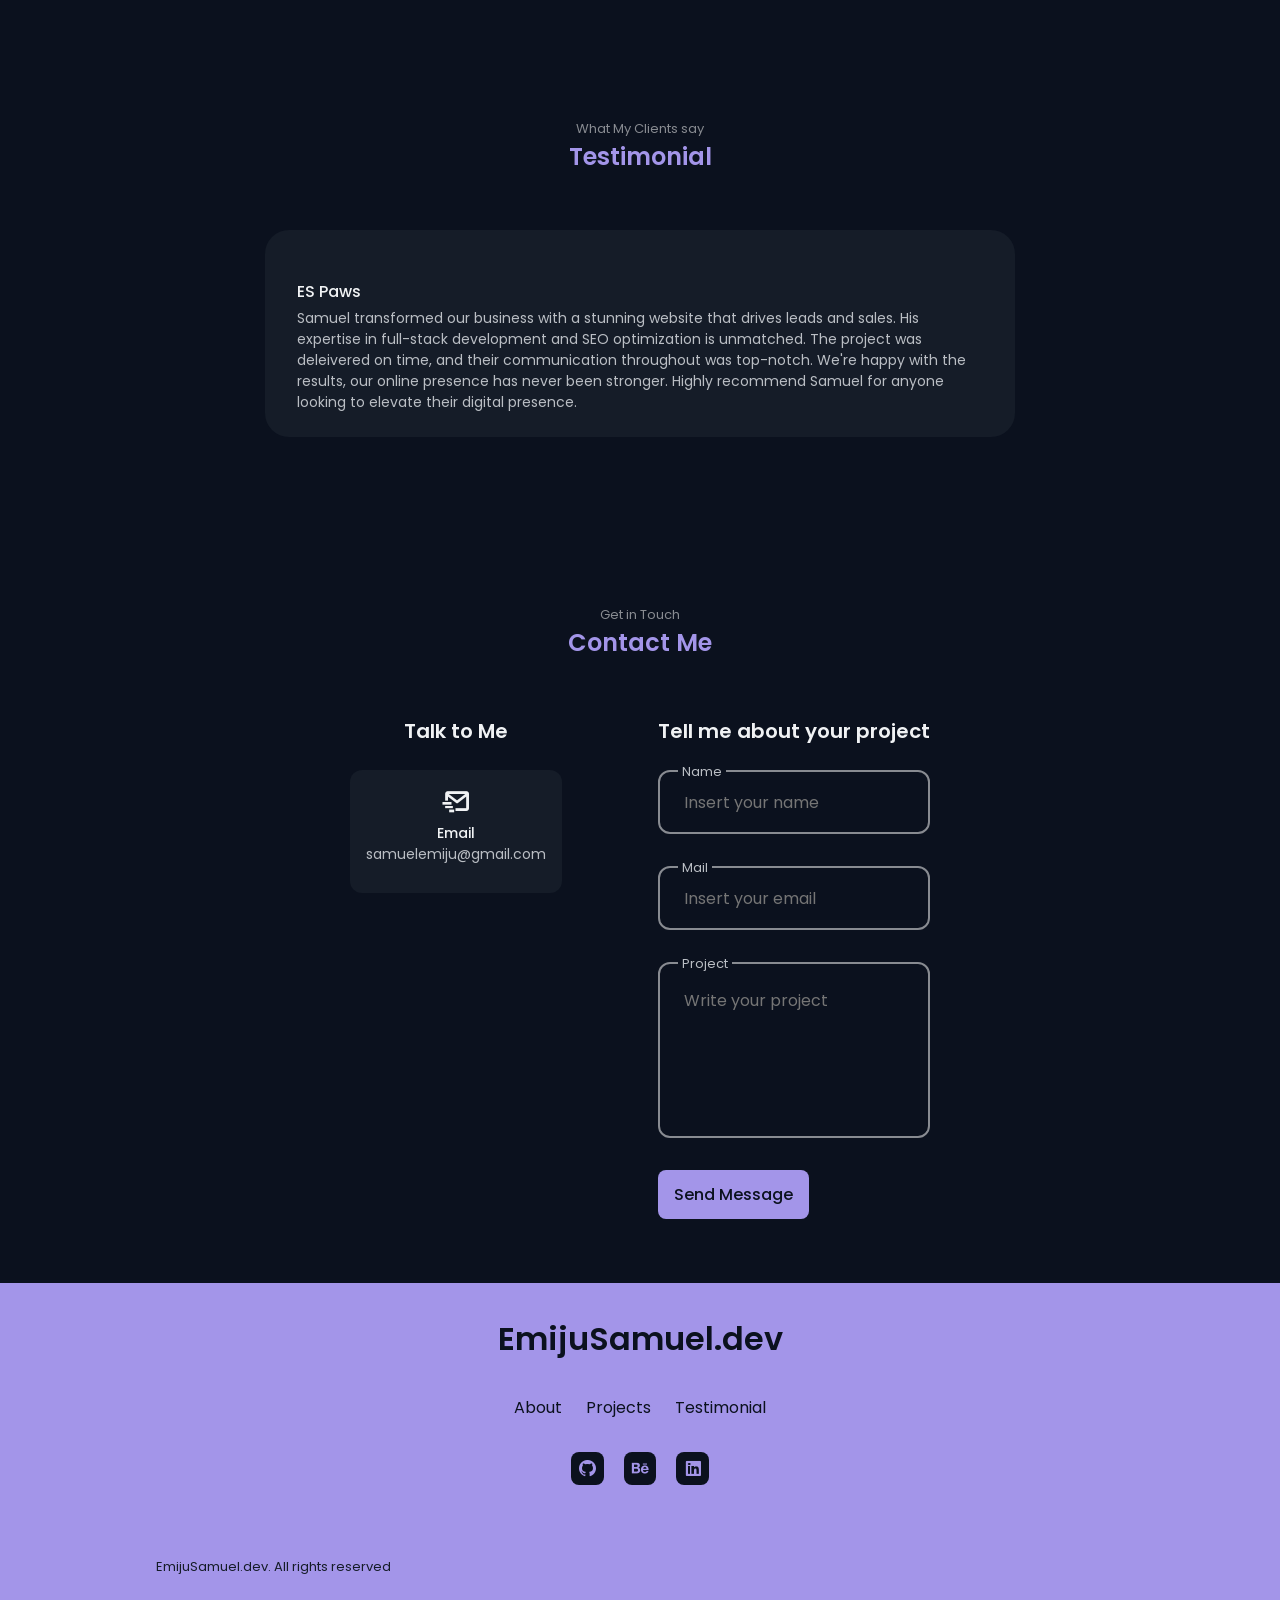
==== commit 7e51bae5: "Fixed typo error and linkedin navigation" ====
--- a/index.html
+++ b/index.html
@@ -80,7 +80,7 @@
                 </div> -->
 
                 <div class="home__social">
-                    <a href="www.linkedin.com/in/emiju-samuel-dev-14030a287" target="_blank" class="home__social-link">
+                    <a href="https://www.linkedin.com/in/emiju-samuel-dev-14030a287?utm_source=share&utm_campaign=share_via&utm_content=profile&utm_medium=android_app" target="_blank" class="home__social-link">
                         <i class="bx bxl-linkedin-square"></i>
                     </a>
                     <a href="https://github.com/Emiju-Samuel" target="_blank" class="home__social-link">
@@ -130,7 +130,7 @@
                 <p class="about__description"    data-aos="fade-up" data-aos-duration="1200" data-aos-offset="200">
                     Hi, I'm Samuel, a full-stack developer that builds high converting websites that drive business
                     growth. With expertise in React, Javascript, Java, Springboot and Modern CSS frameworks, <b>I help businesses build authority
-                    and book more clients by designing sleek, lead-generating websistes that showcase expertise, streamline inquiries,
+                    and book more clients by designing sleek, lead-generating websites that showcase expertise, streamline inquiries,
                     and foster long-term relationships.</b>
                 </p>
 
@@ -870,7 +870,7 @@
 
     <footer class="footer"    data-aos="fade-up" data-aos-duration="1000" data-aos-offset="200">
         <div class="footer__container container">
-            <h1 class="footer__title">ES STUDIOS</h1>
+            <h1 class="footer__title">EmijuSamuel.dev</h1>
 
             <ul class="footer__list">
                 <li>
@@ -891,7 +891,7 @@
                 <a href="https://www.behance.net/emijusamuel" target="_blank" class="footer__social-link">
                     <i class="bx bxl-behance"></i>
                 </a>
-                <a href="www.linkedin.com/in/emiju-samuel-dev-14030a287" target="_blank" class="footer__social-link">
+                <a href="https://www.linkedin.com/in/emiju-samuel-dev-14030a287?utm_source=share&utm_campaign=share_via&utm_content=profile&utm_medium=android_app" target="_blank" class="footer__social-link">
                     <i class="bx bxl-linkedin-square"></i>
                 </a>
             </ul>
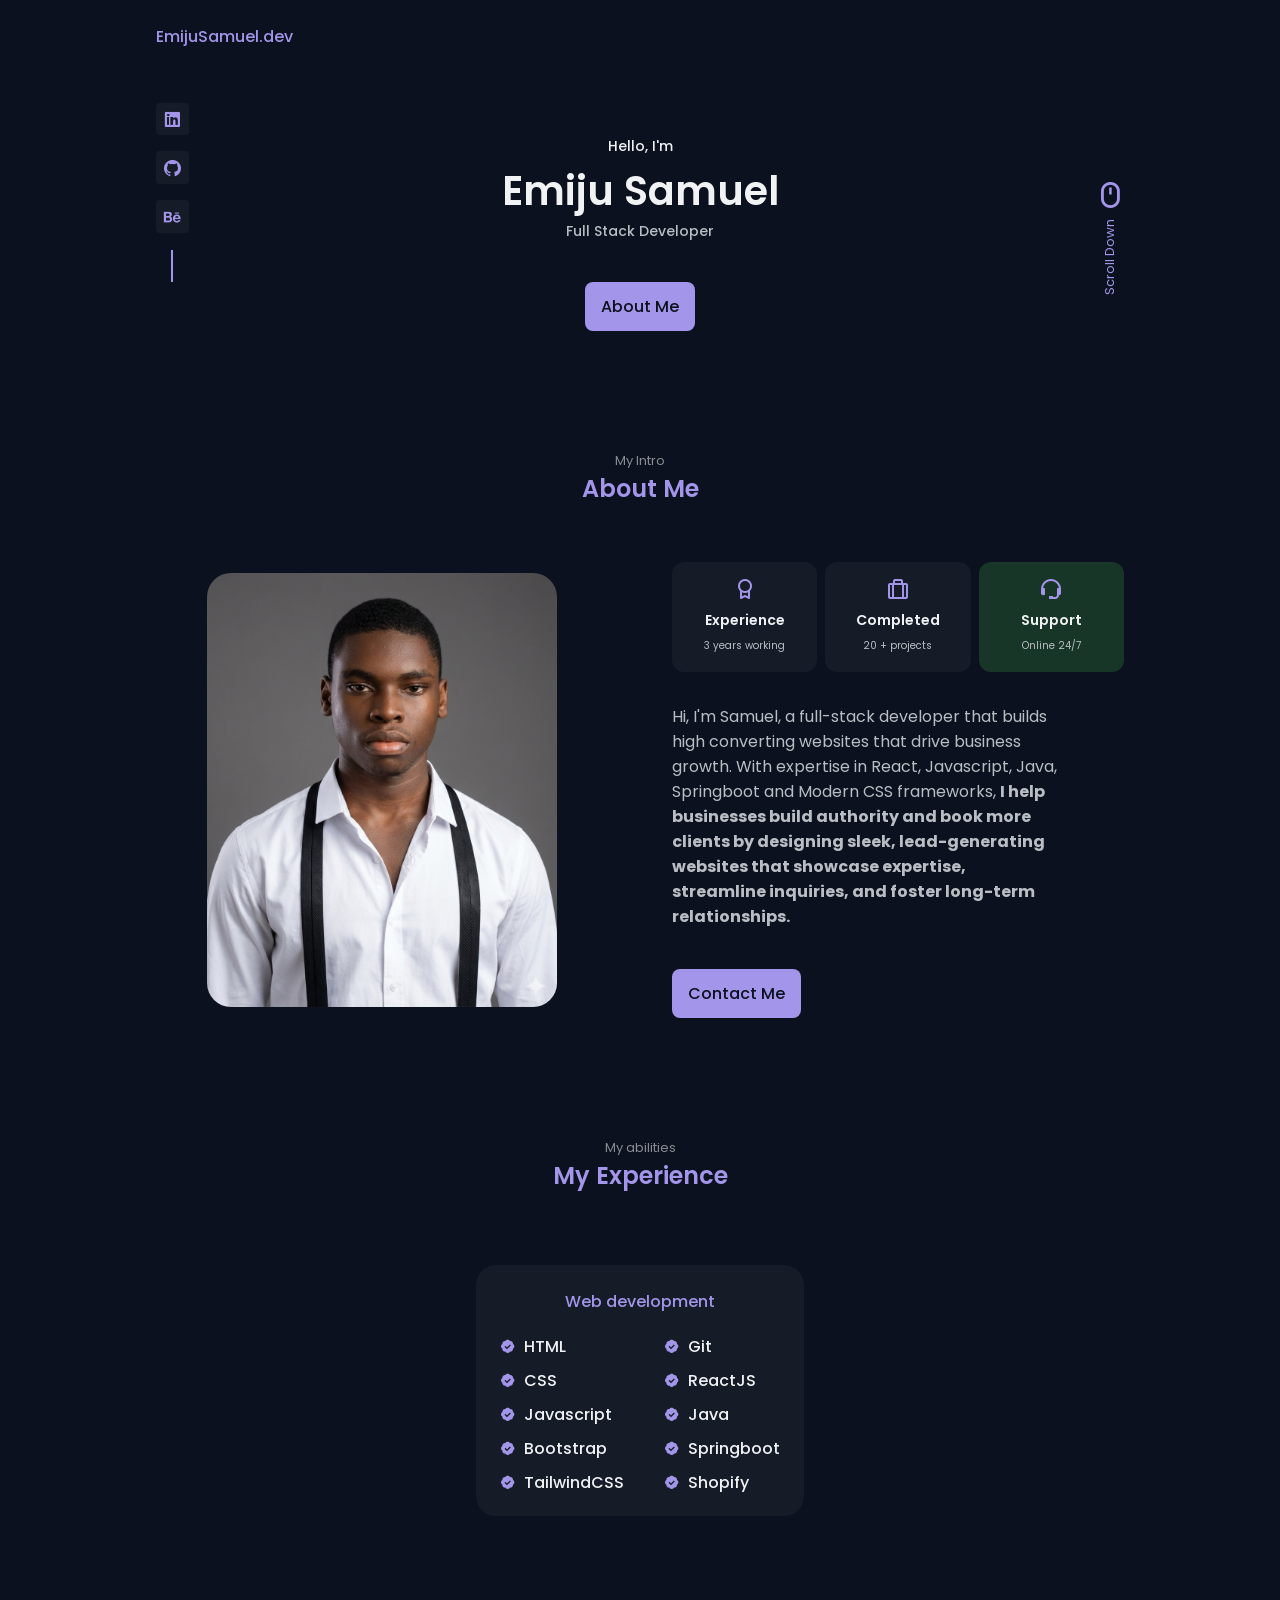
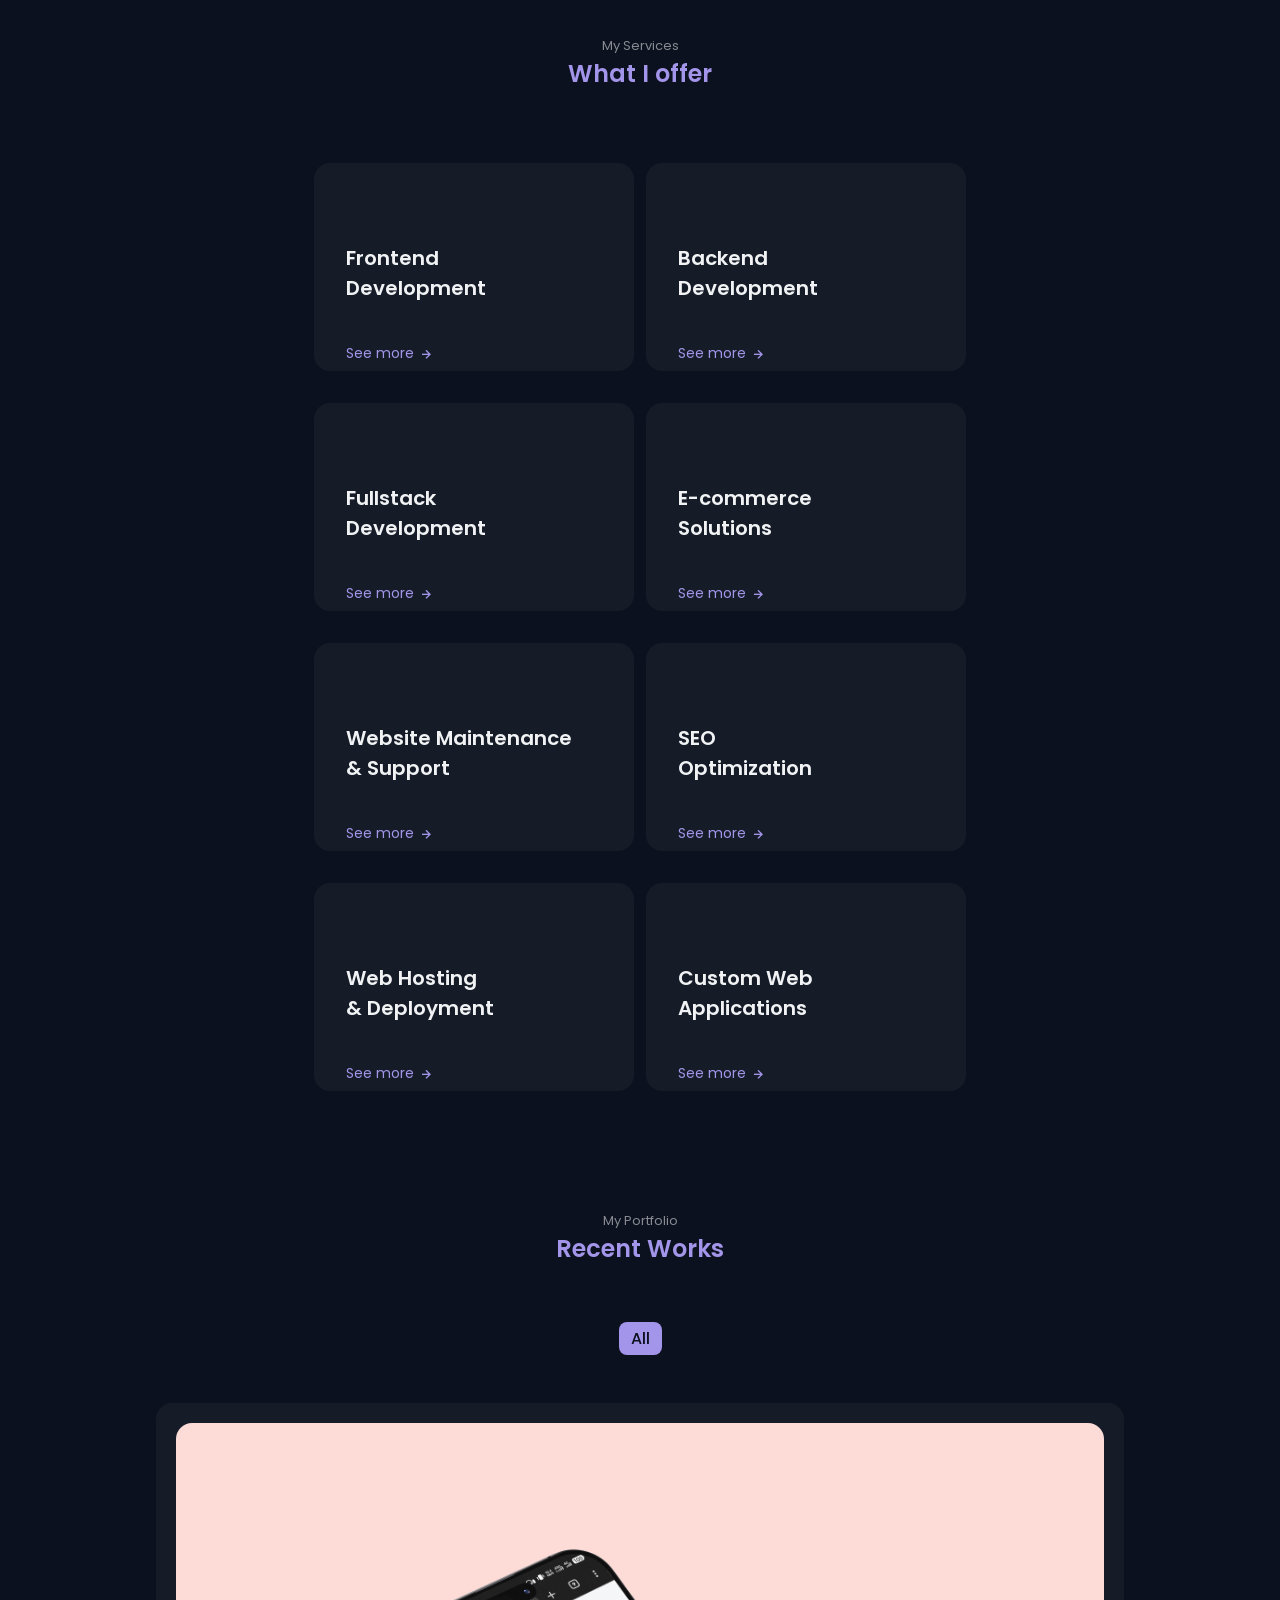
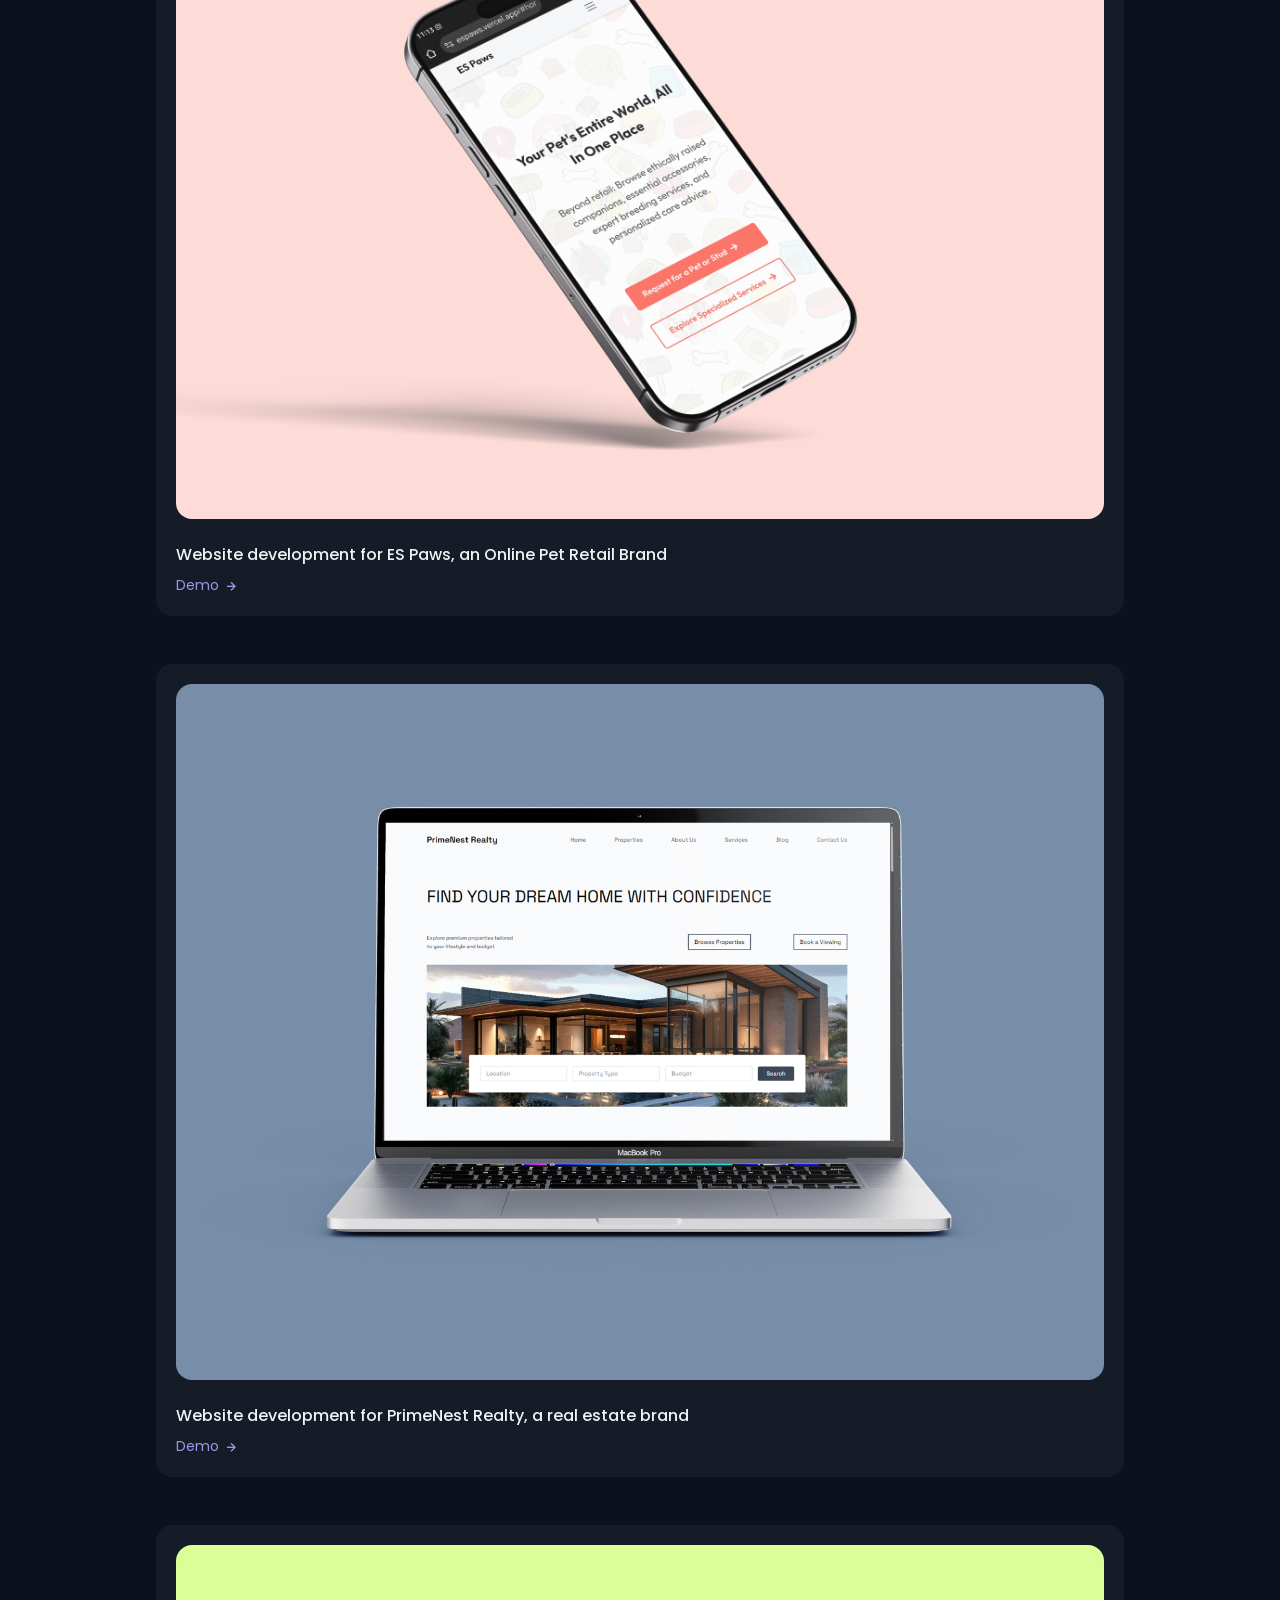
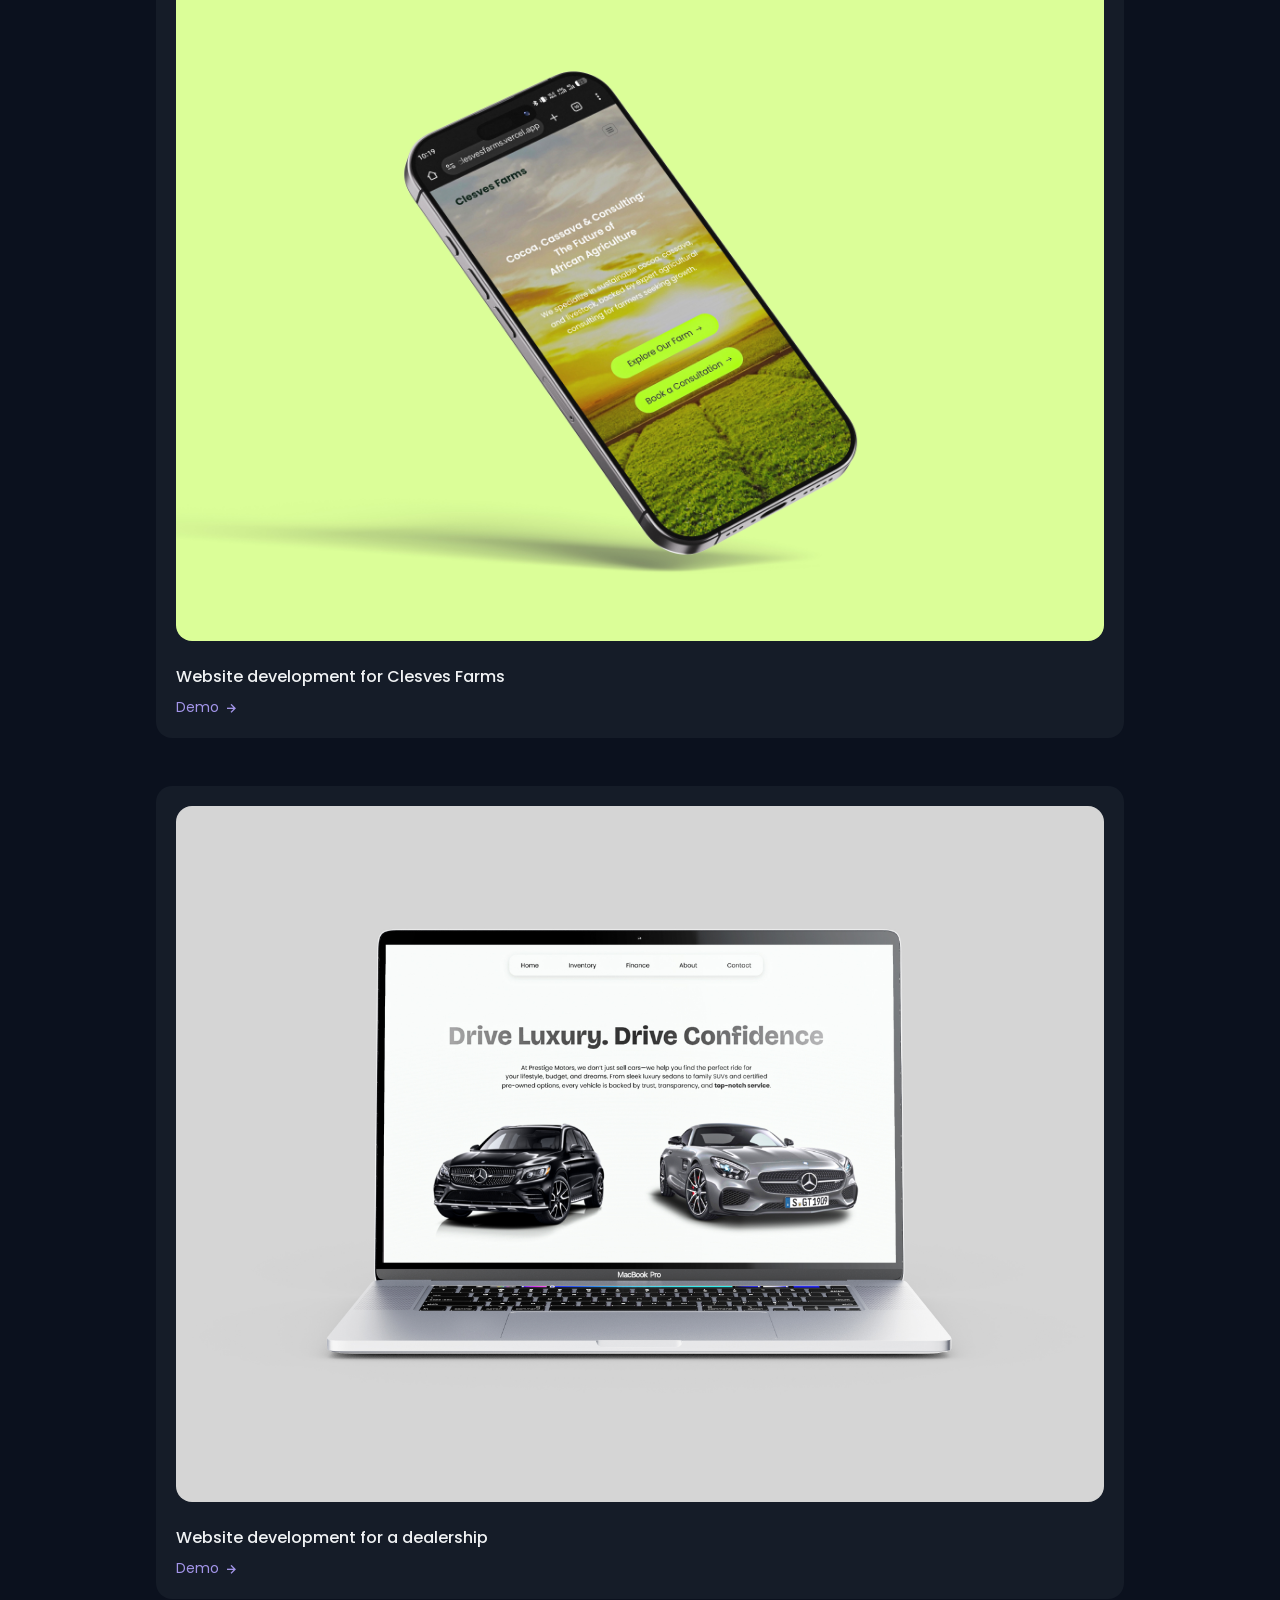
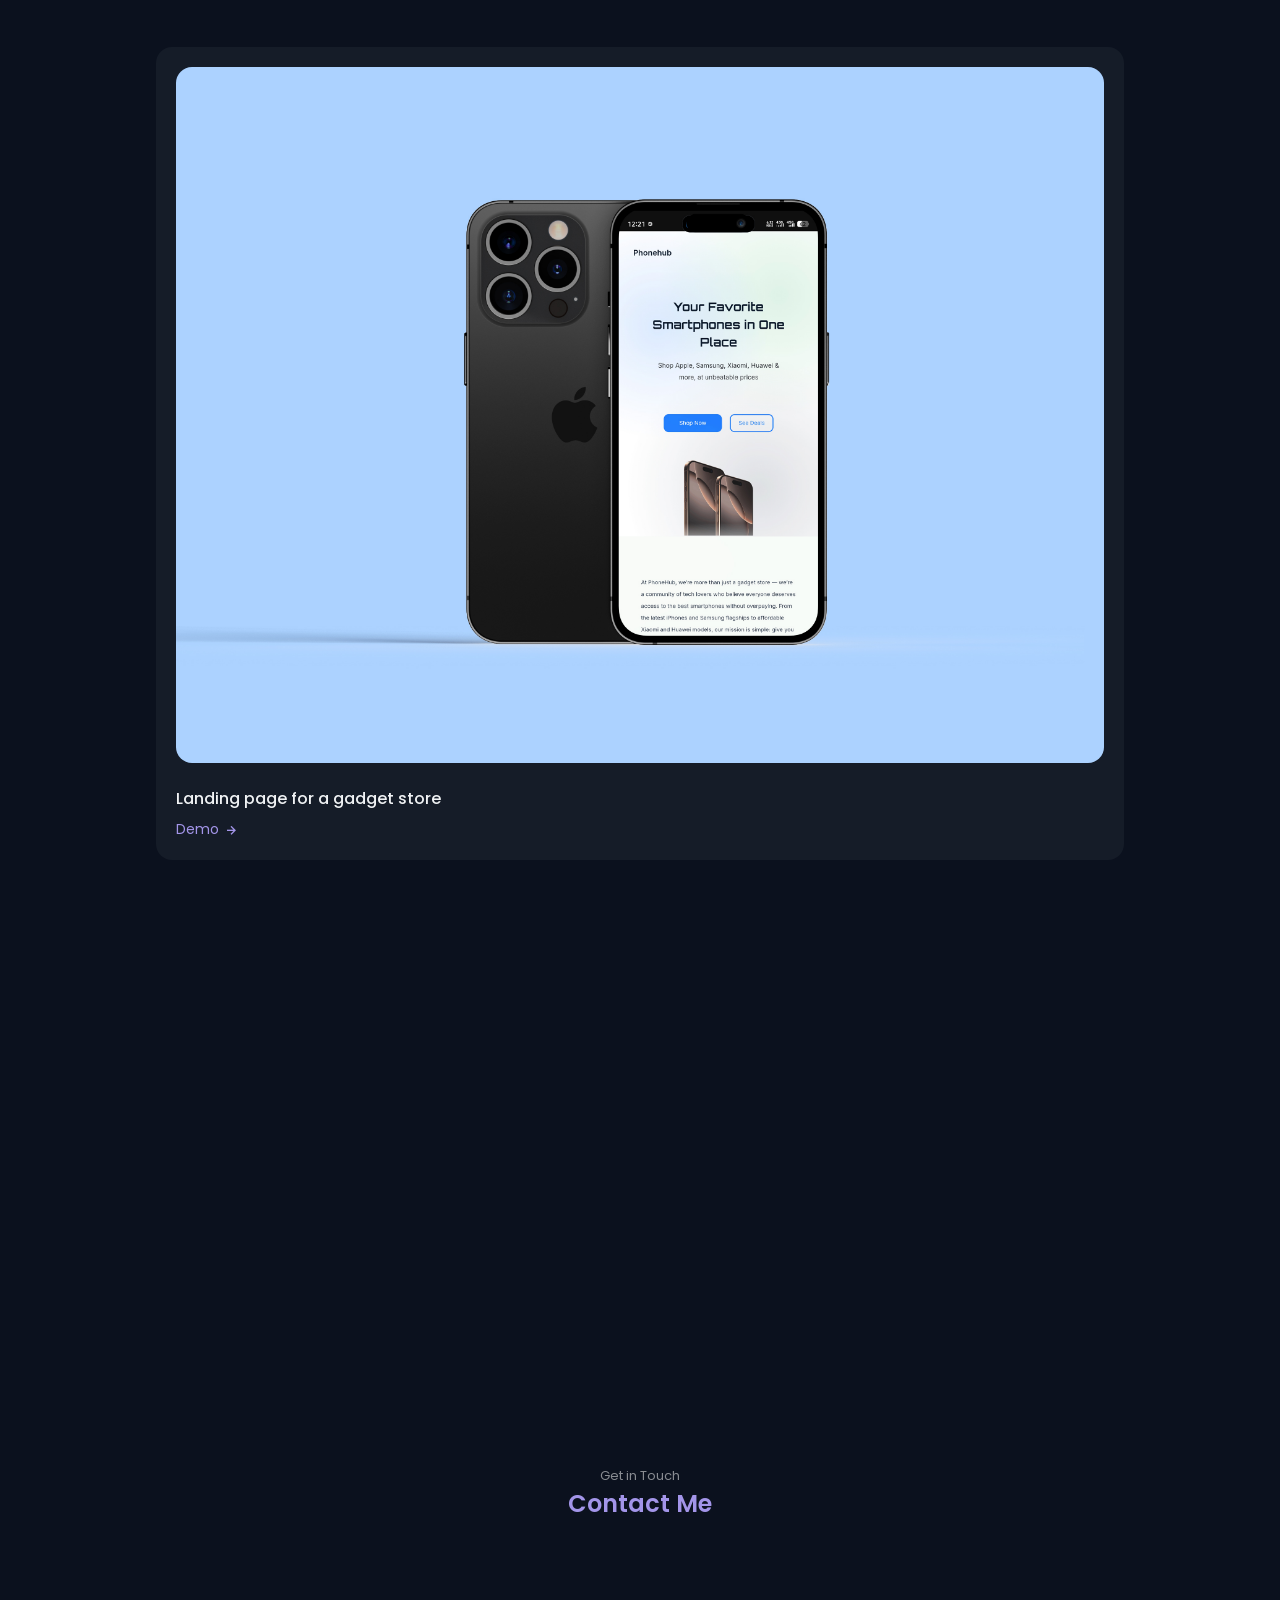
==== commit 40e964b4: "Added new project" ====
--- a/index.html
+++ b/index.html
@@ -752,6 +752,16 @@
                 </div>
 
                 <div class="work__card mix movil">
+                    <img src="./images/PrimeNestRealty.jpg" alt="" class="work__img">
+
+                    <h3 class="work__title">Website development for PrimeNest Realty, a real estate brand</h3>
+
+                    <a href="https://prime-nest-realty-xi.vercel.app/" class="work__button">
+                        Demo <i class="bx bx-right-arrow-alt work__icon"></i>
+                    </a>
+                </div>
+
+                <div class="work__card mix movil">
                     <img src="./images/websitemockup1.jpg" alt="" class="work__img">
 
                     <h3 class="work__title">Website development for Clesves Farms</h3>
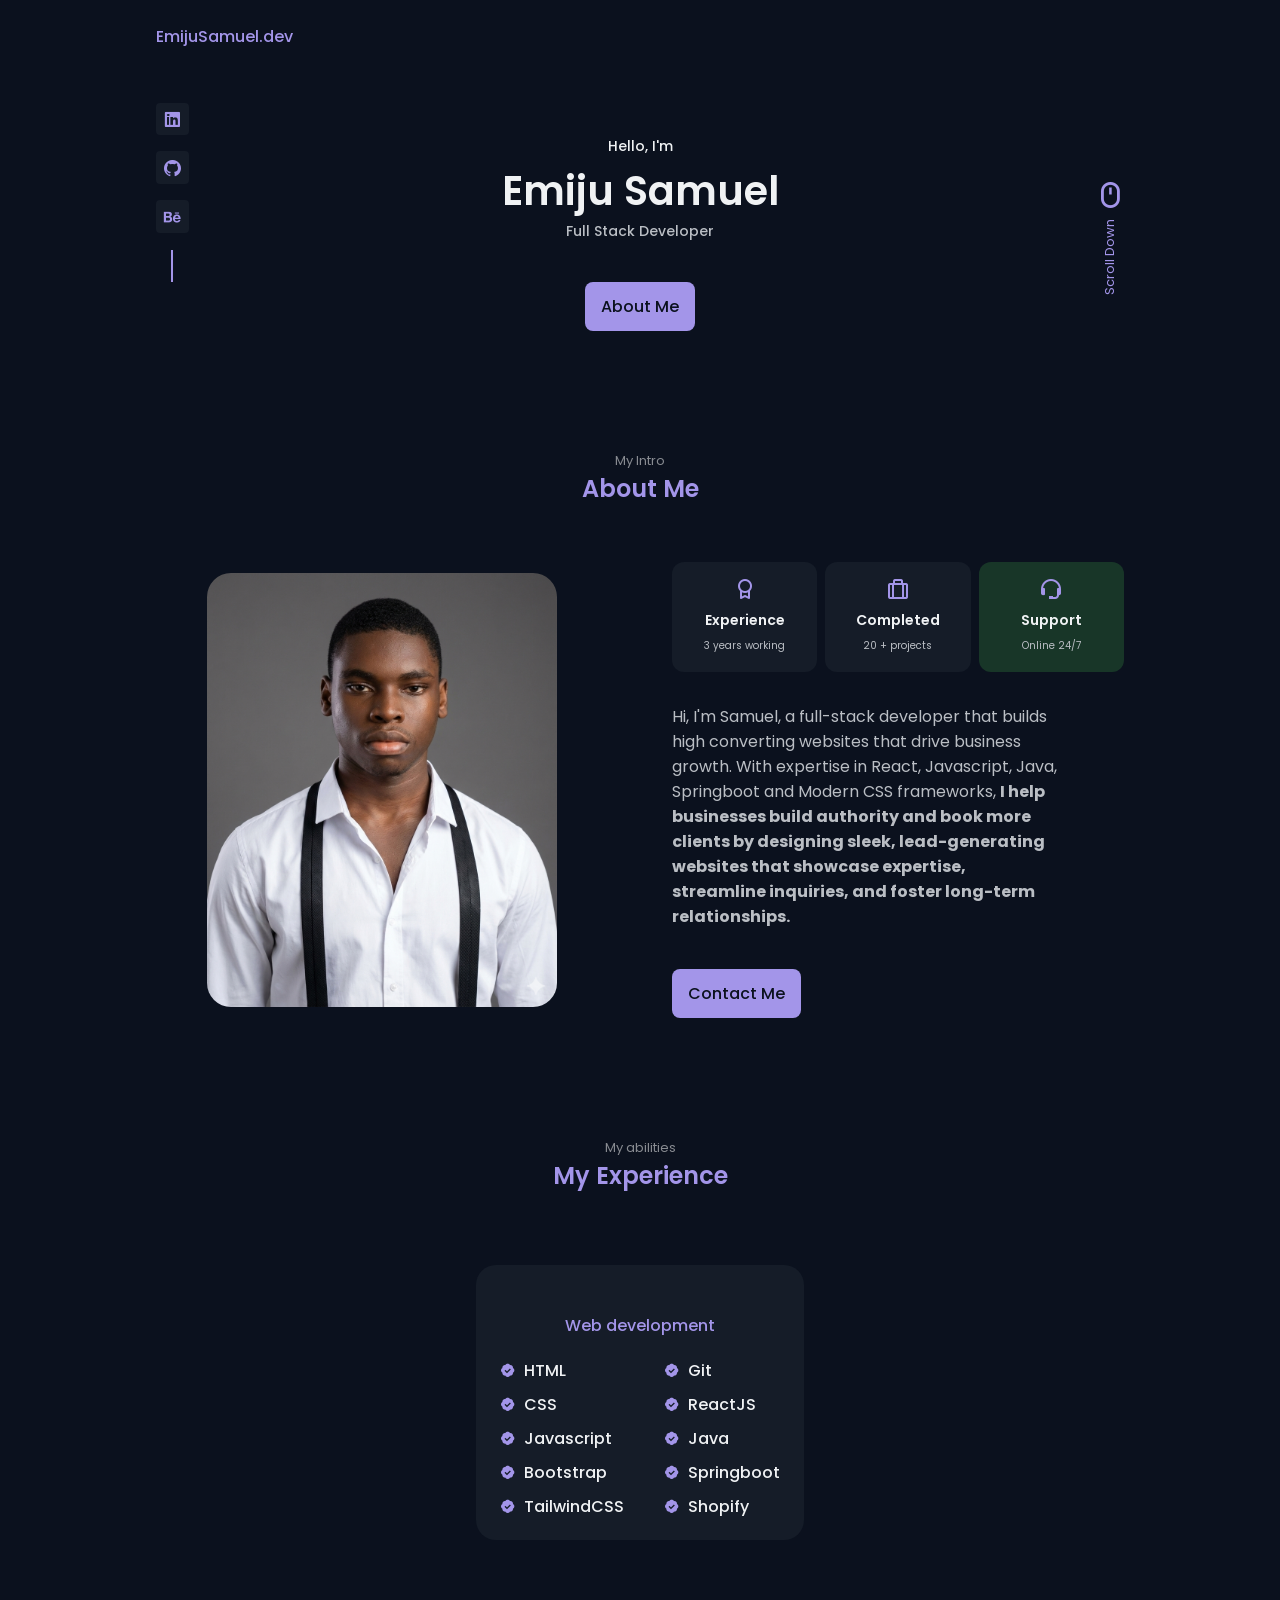
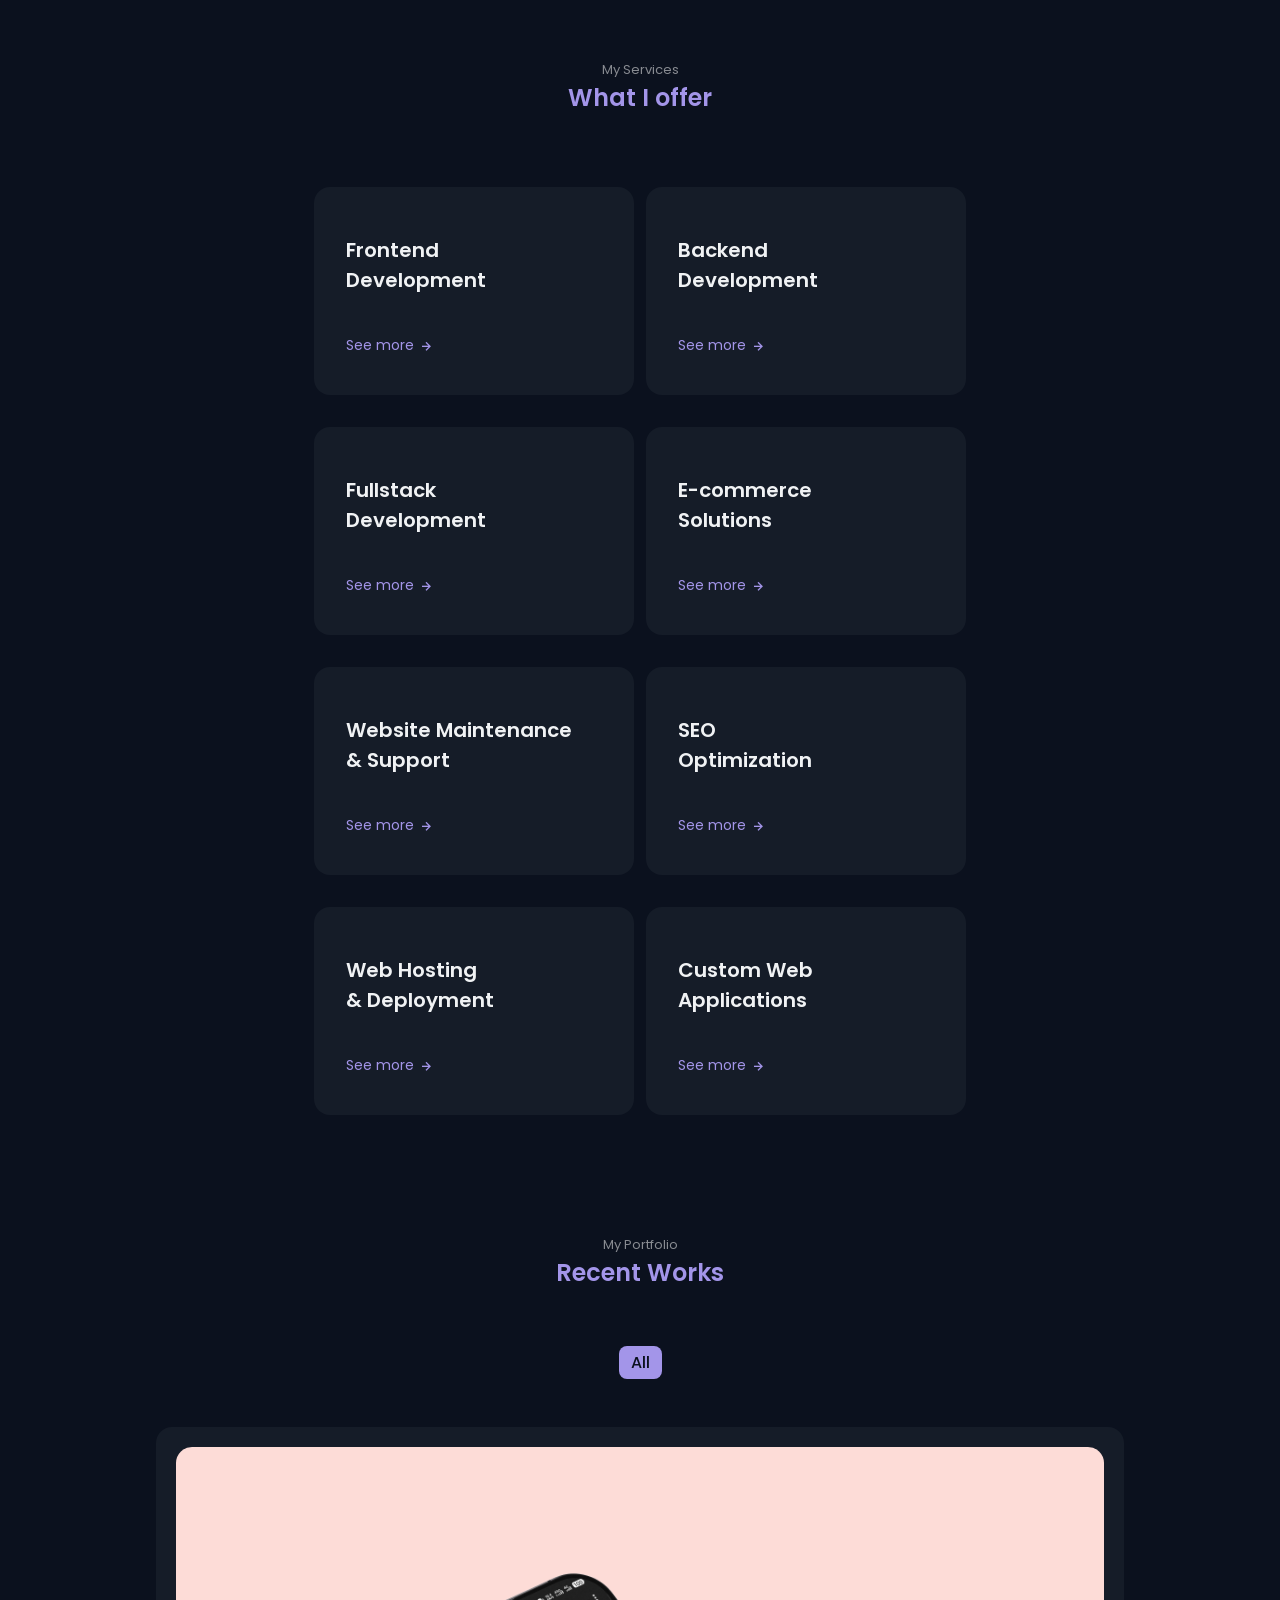
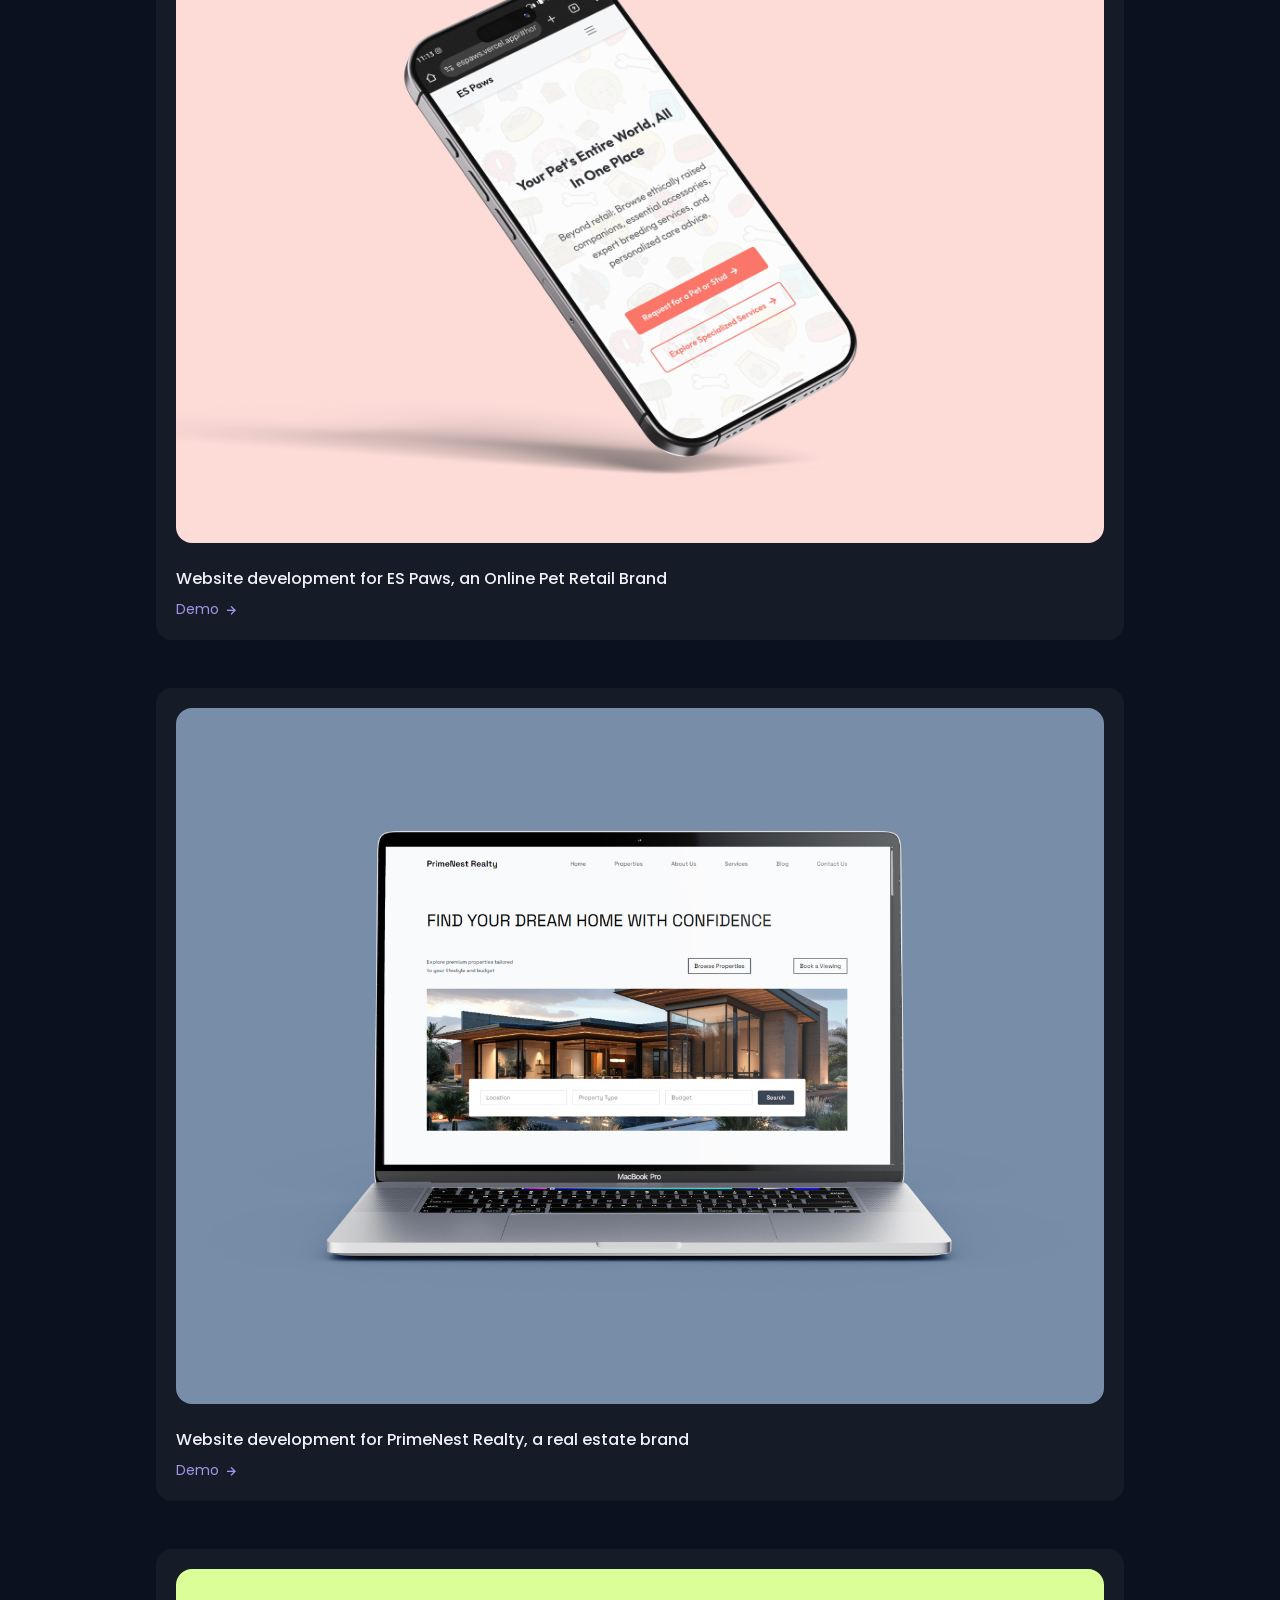
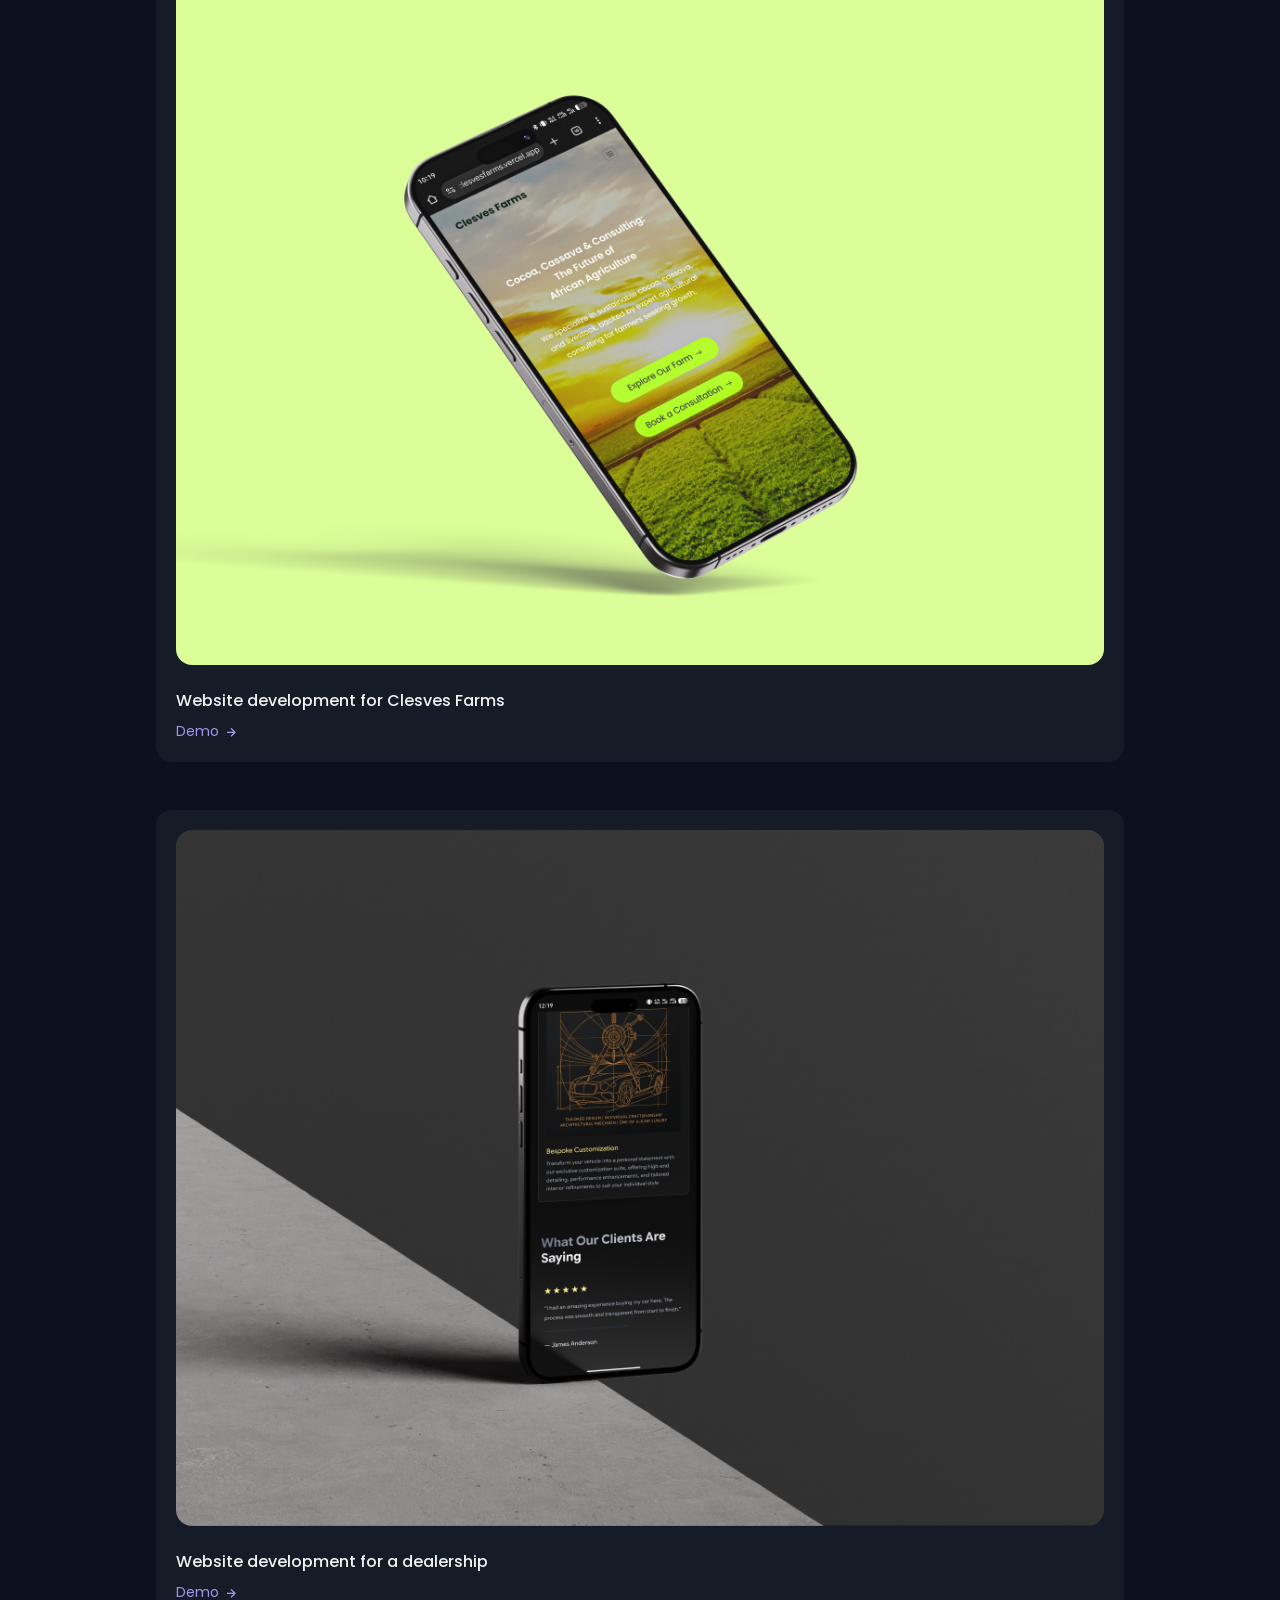
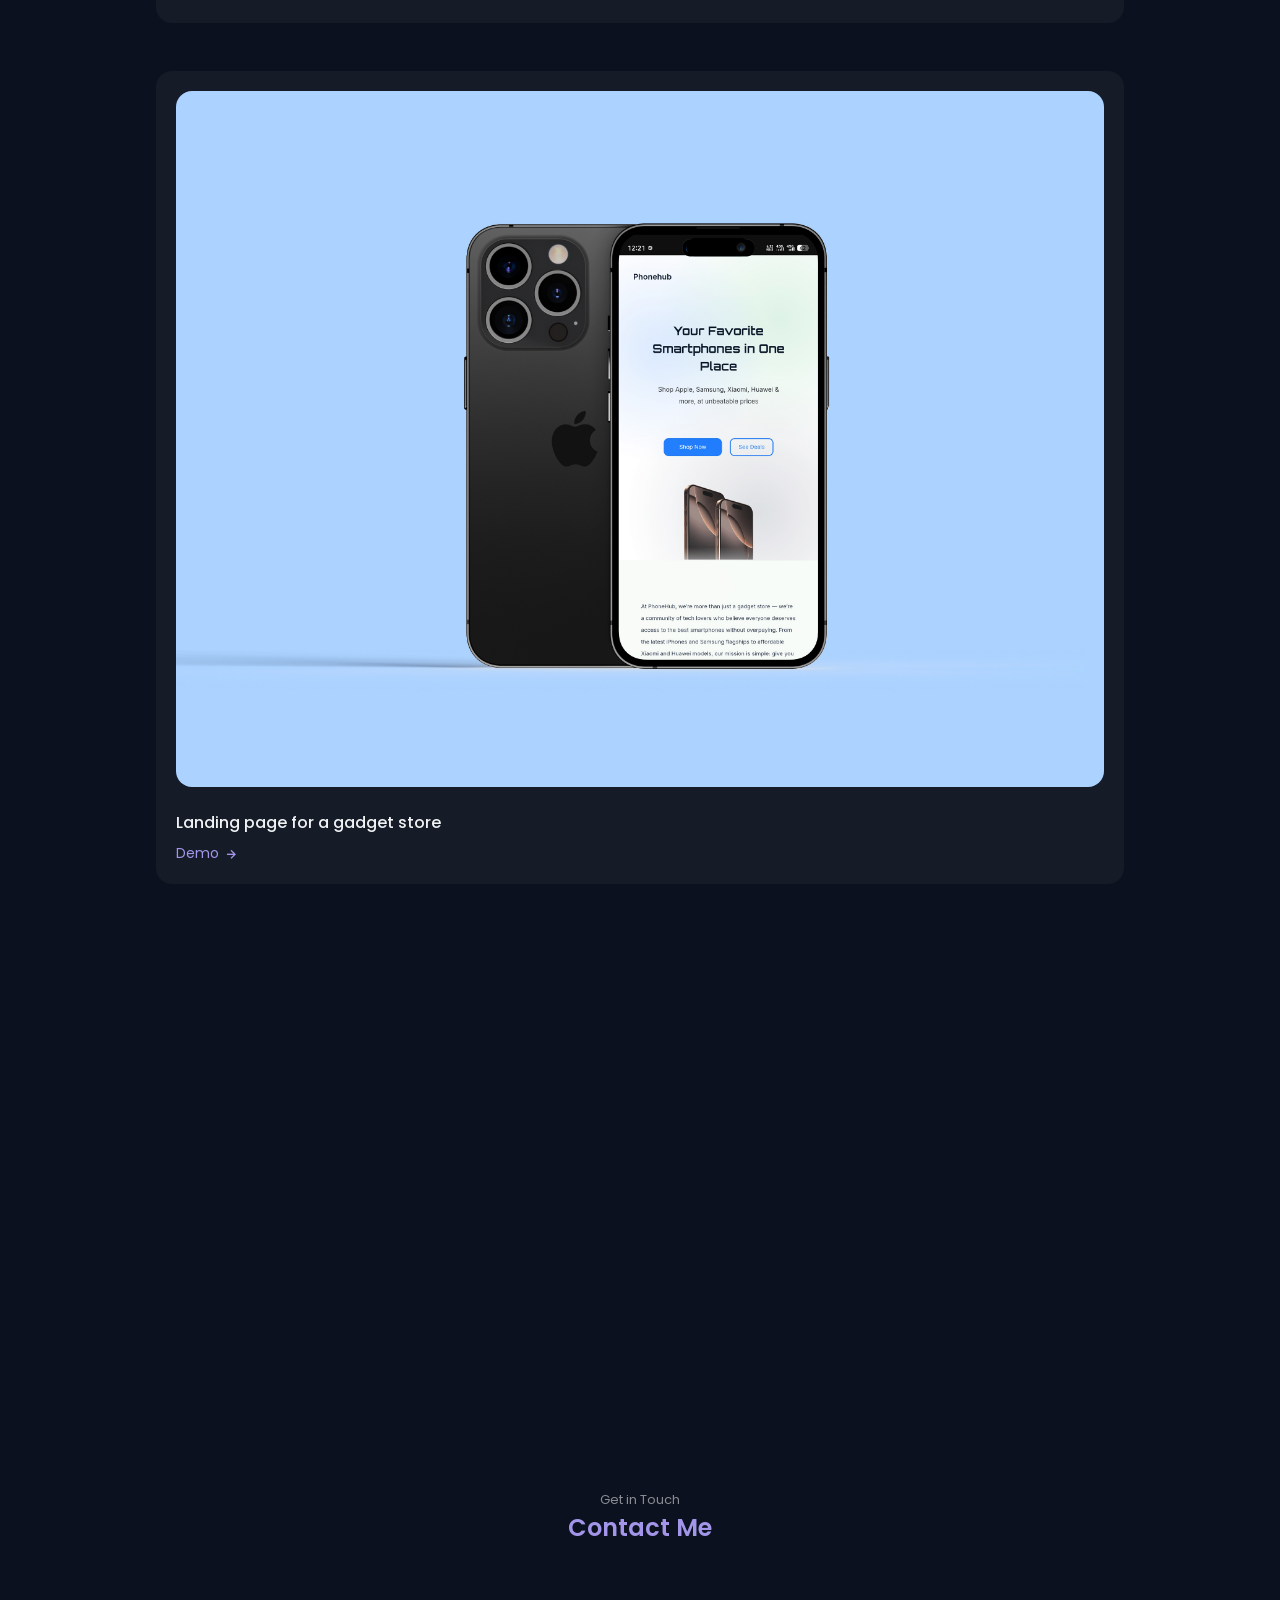
==== commit ef815550: "Added new project, fixed simple styling error on large screen" ====
--- a/index.html
+++ b/index.html
@@ -772,11 +772,11 @@
                 </div>
 
                 <div class="work__card mix movil">
-                    <img src="./images/webs.jpg" alt="" class="work__img">
+                    <img src="./images/prestigemotors.jpg" alt="" class="work__img">
 
                     <h3 class="work__title">Website development for a dealership</h3>
 
-                    <a href="https://clesvesfarms.vercel.app/" class="work__button">
+                    <a href="https://prestige-motors-theta.vercel.app/" class="work__button">
                         Demo <i class="bx bx-right-arrow-alt work__icon"></i>
                     </a>
                 </div>
--- a/index.css
+++ b/index.css
@@ -403,7 +403,7 @@
 
     .skills__content{
         background-color: var(--container-color);
-        padding: 1.5rem;
+        padding: 3rem 1.5rem 1.5rem;
         border-radius: 1.25rem;
     }
 
@@ -457,7 +457,7 @@
 
     .services__card{
         background-color: var(--container-color);
-        padding: 3rem 1.5rem 1.5rem;
+        padding: 1.5rem;
         border-radius: 1rem;
         width: 20rem;
         height: 13rem;
@@ -1145,7 +1145,7 @@
     }
 
     .services__card{
-        padding: 5rem 2rem 1.5rem;
+        padding: 3rem 2rem 1.5rem;
     }
 
     .work__container{
